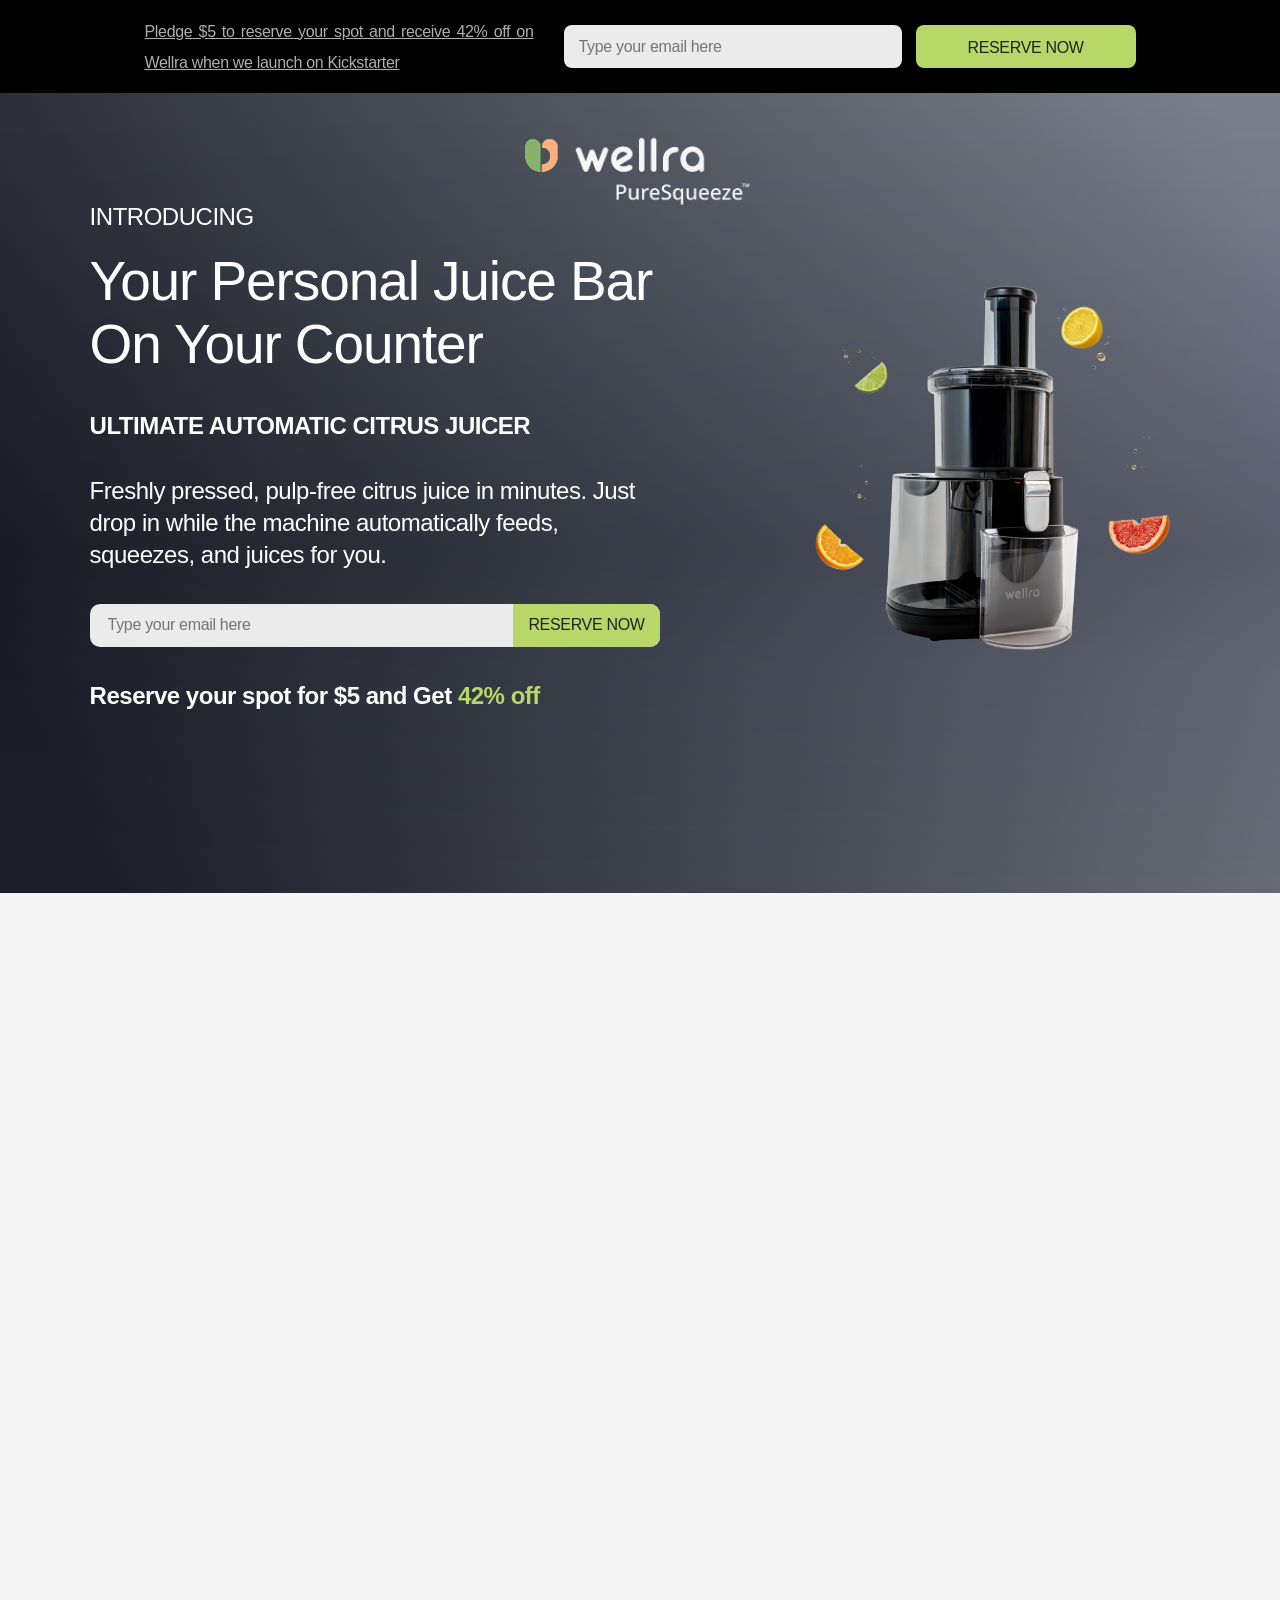
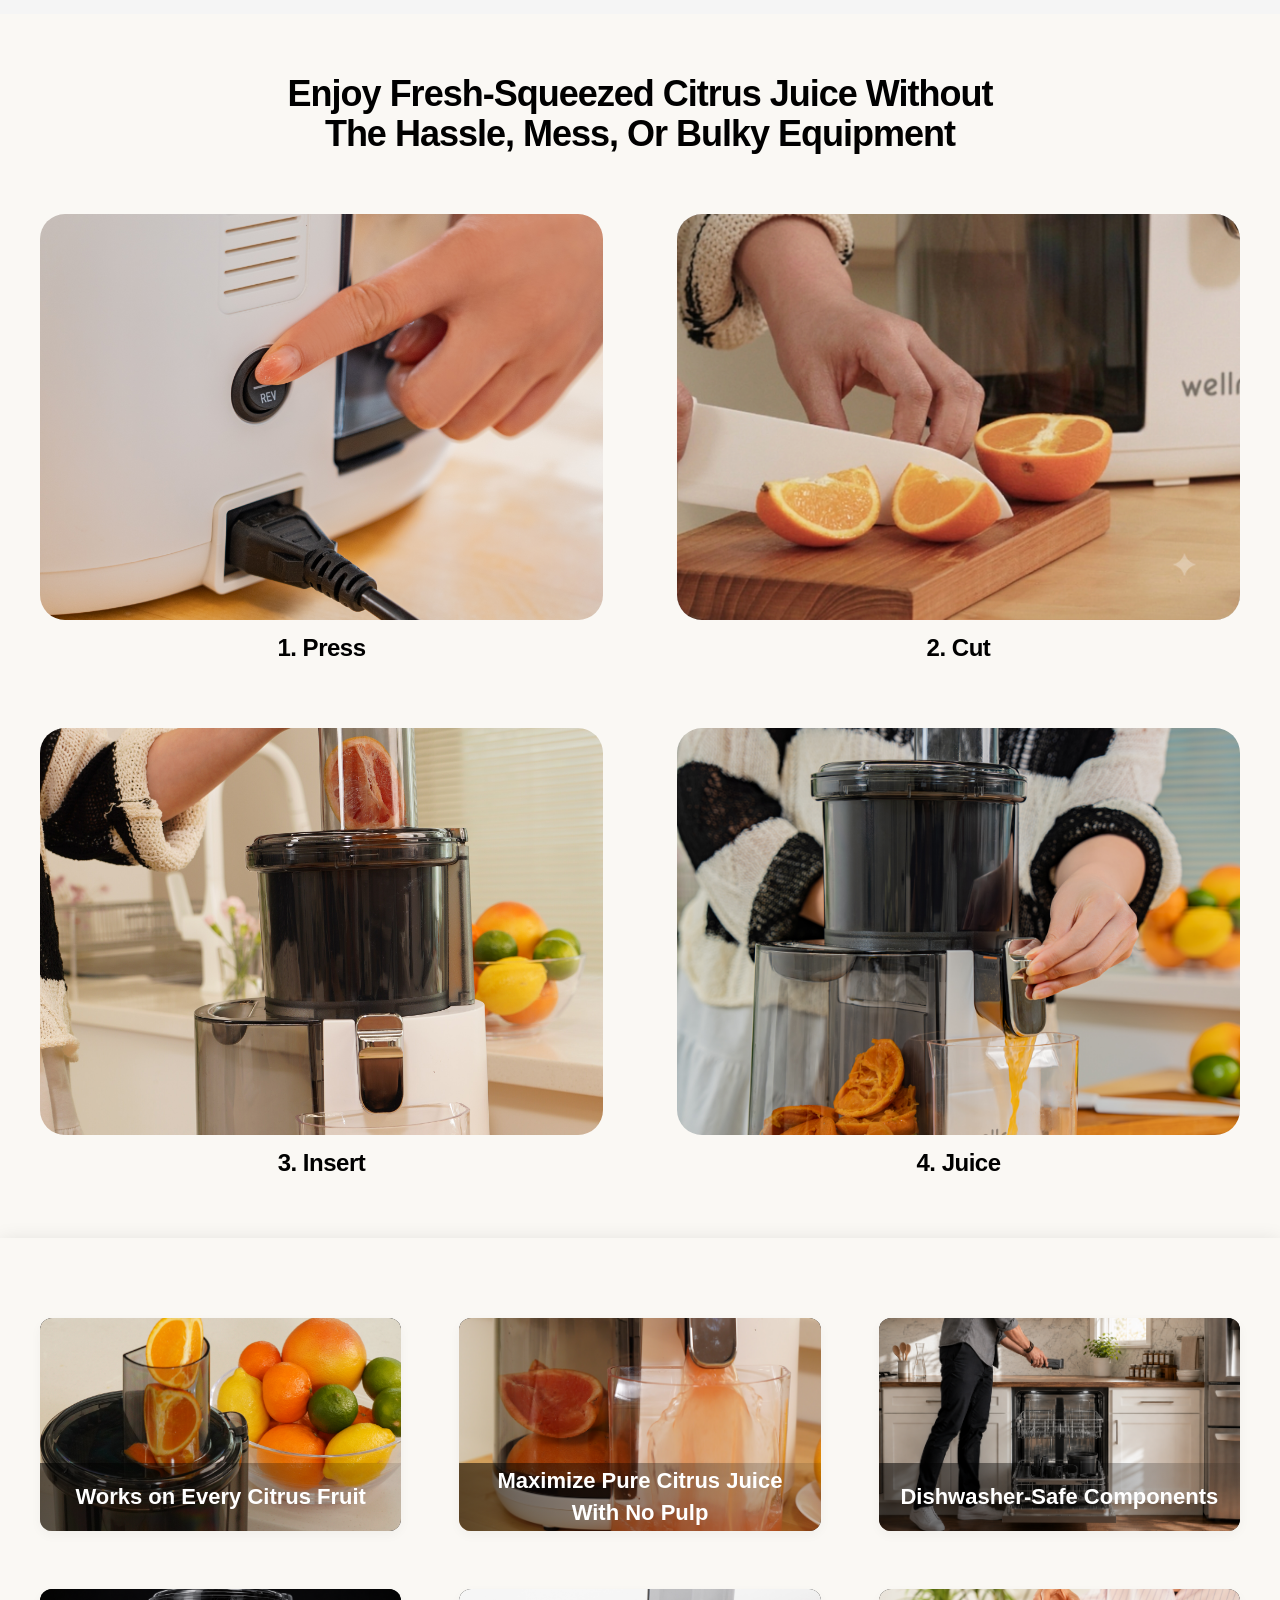
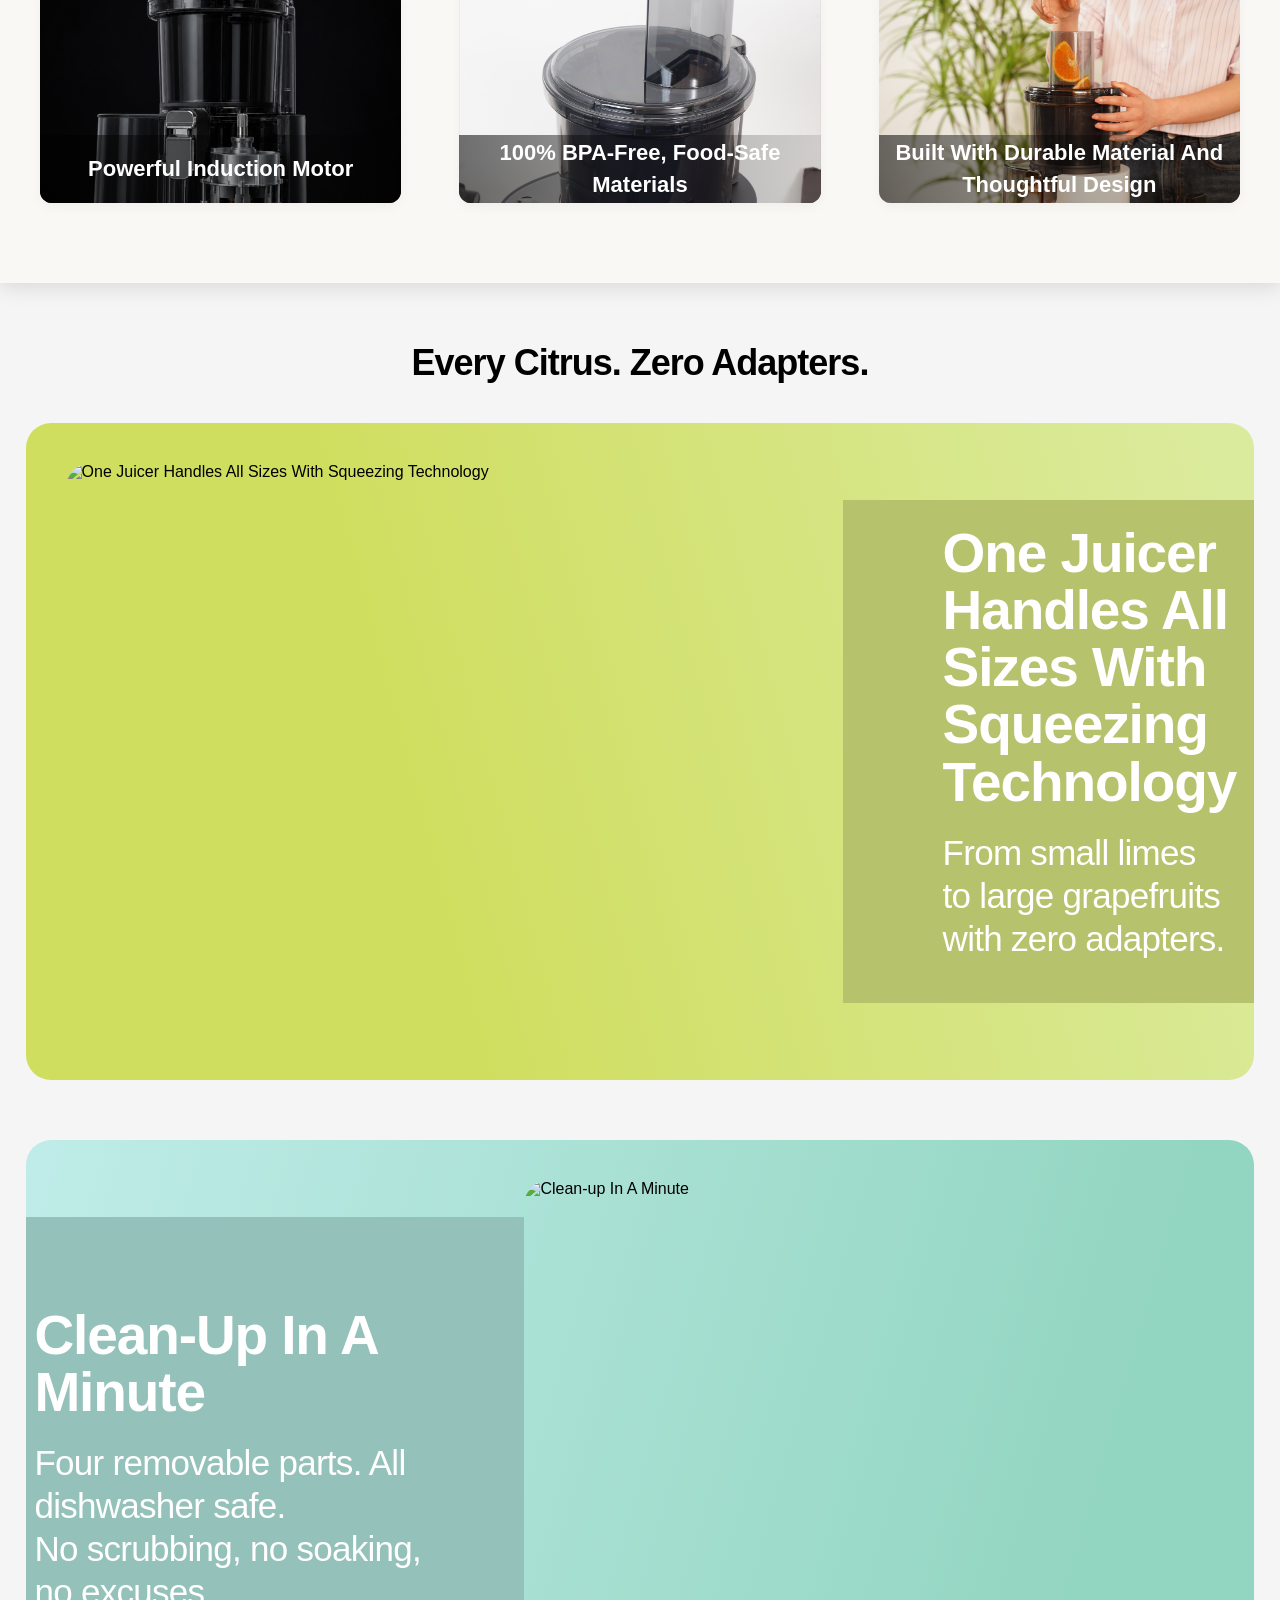
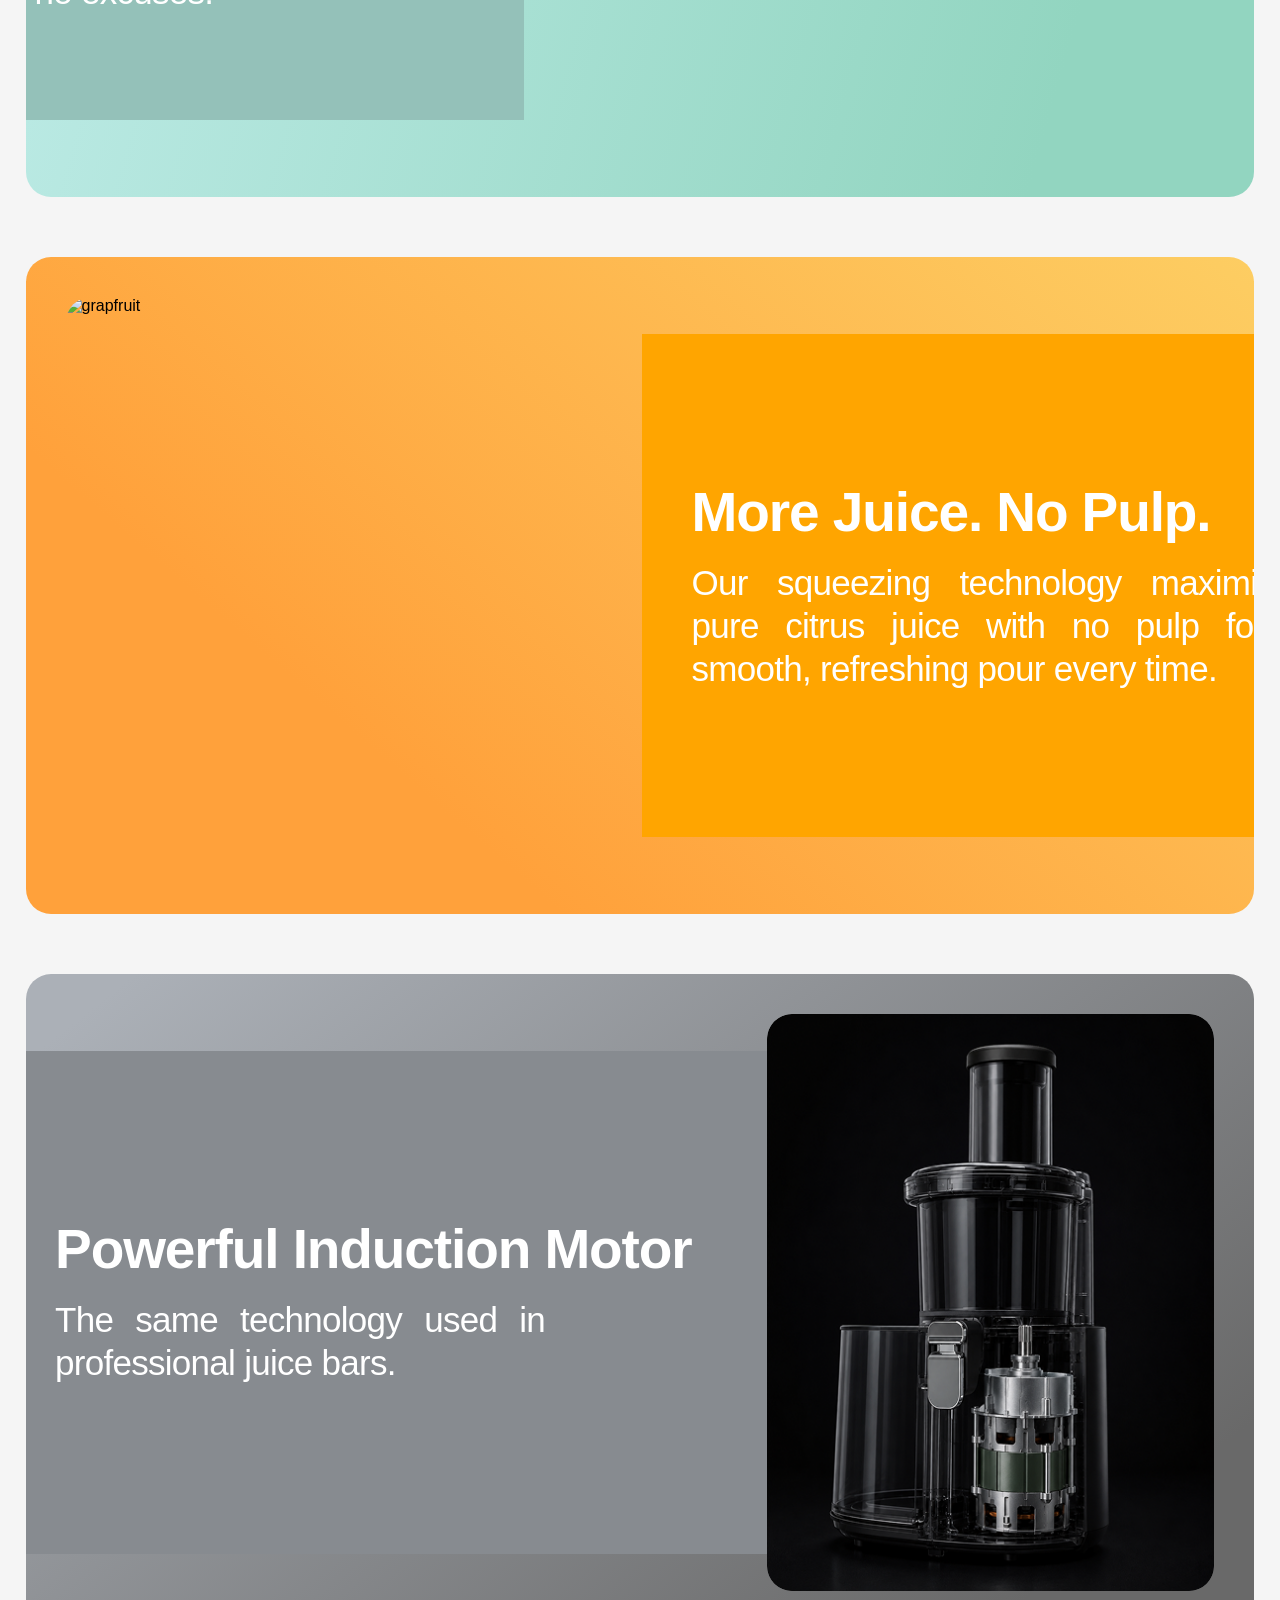
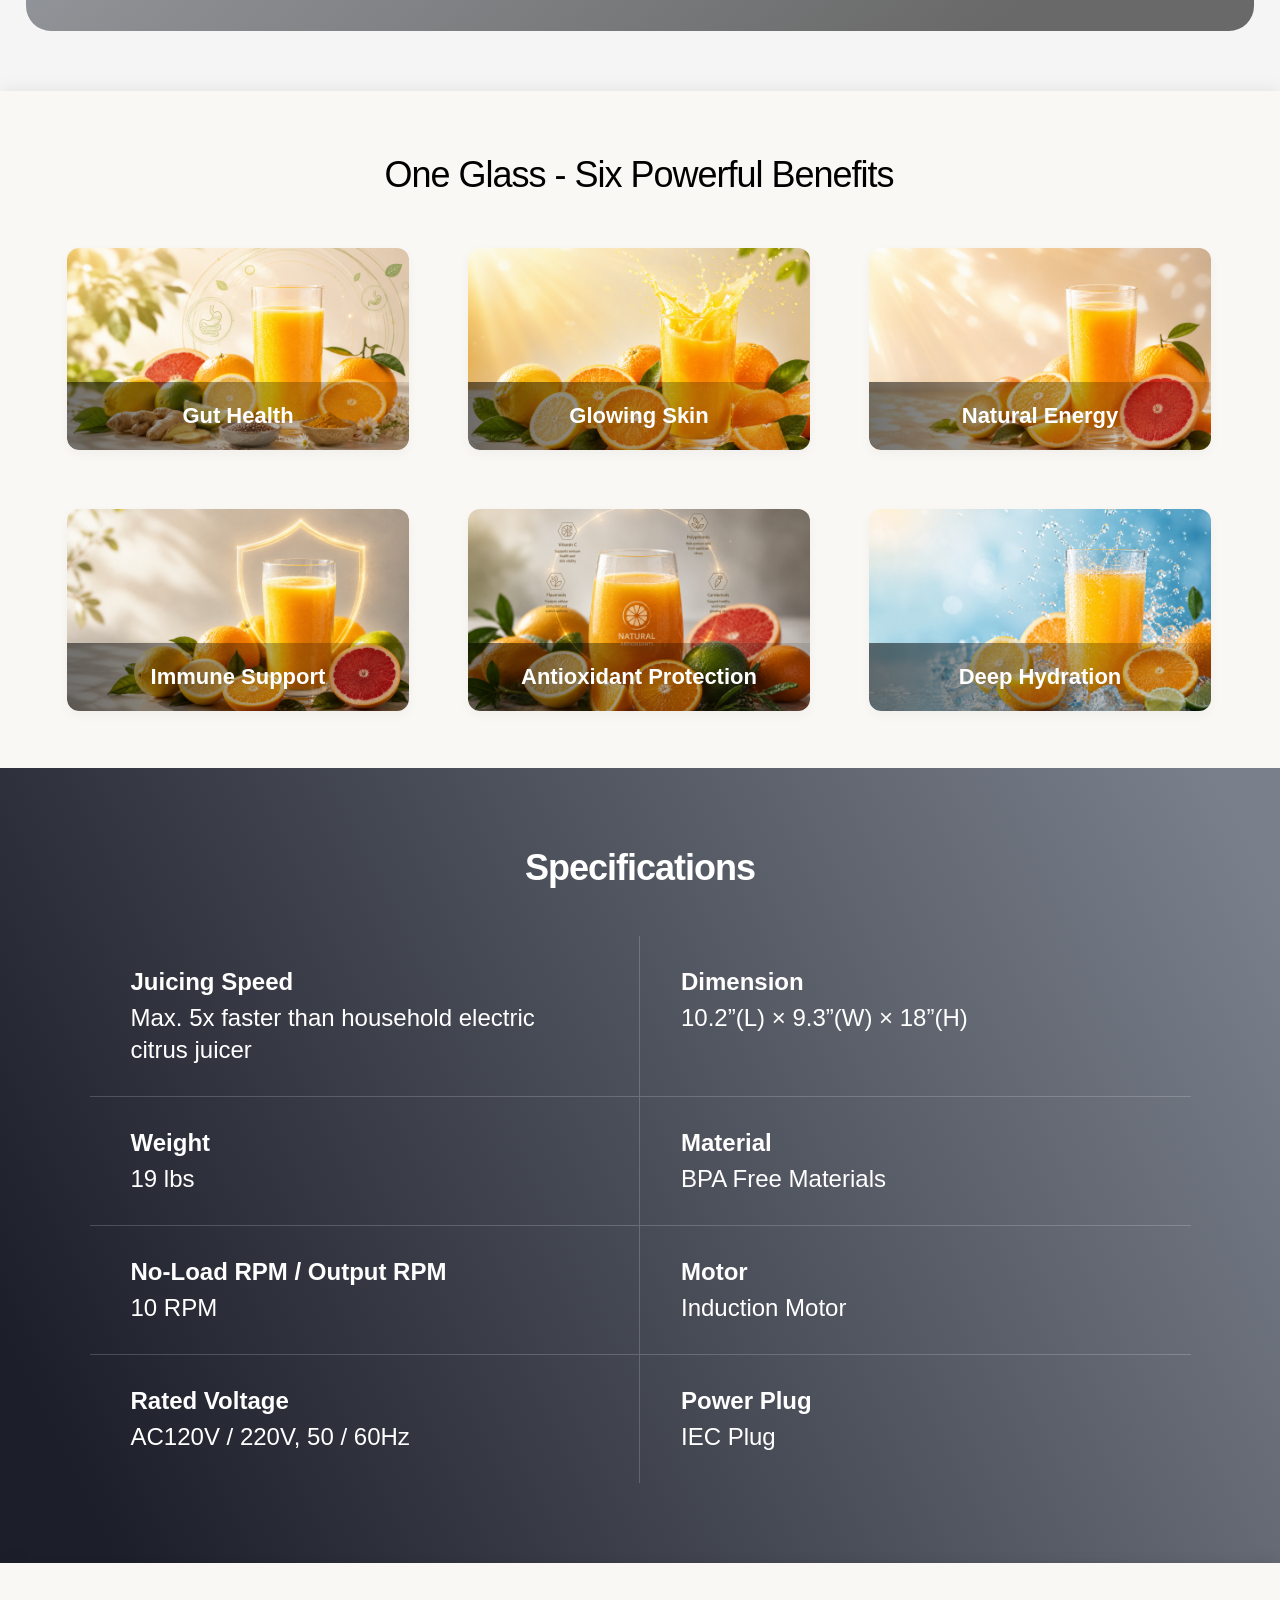
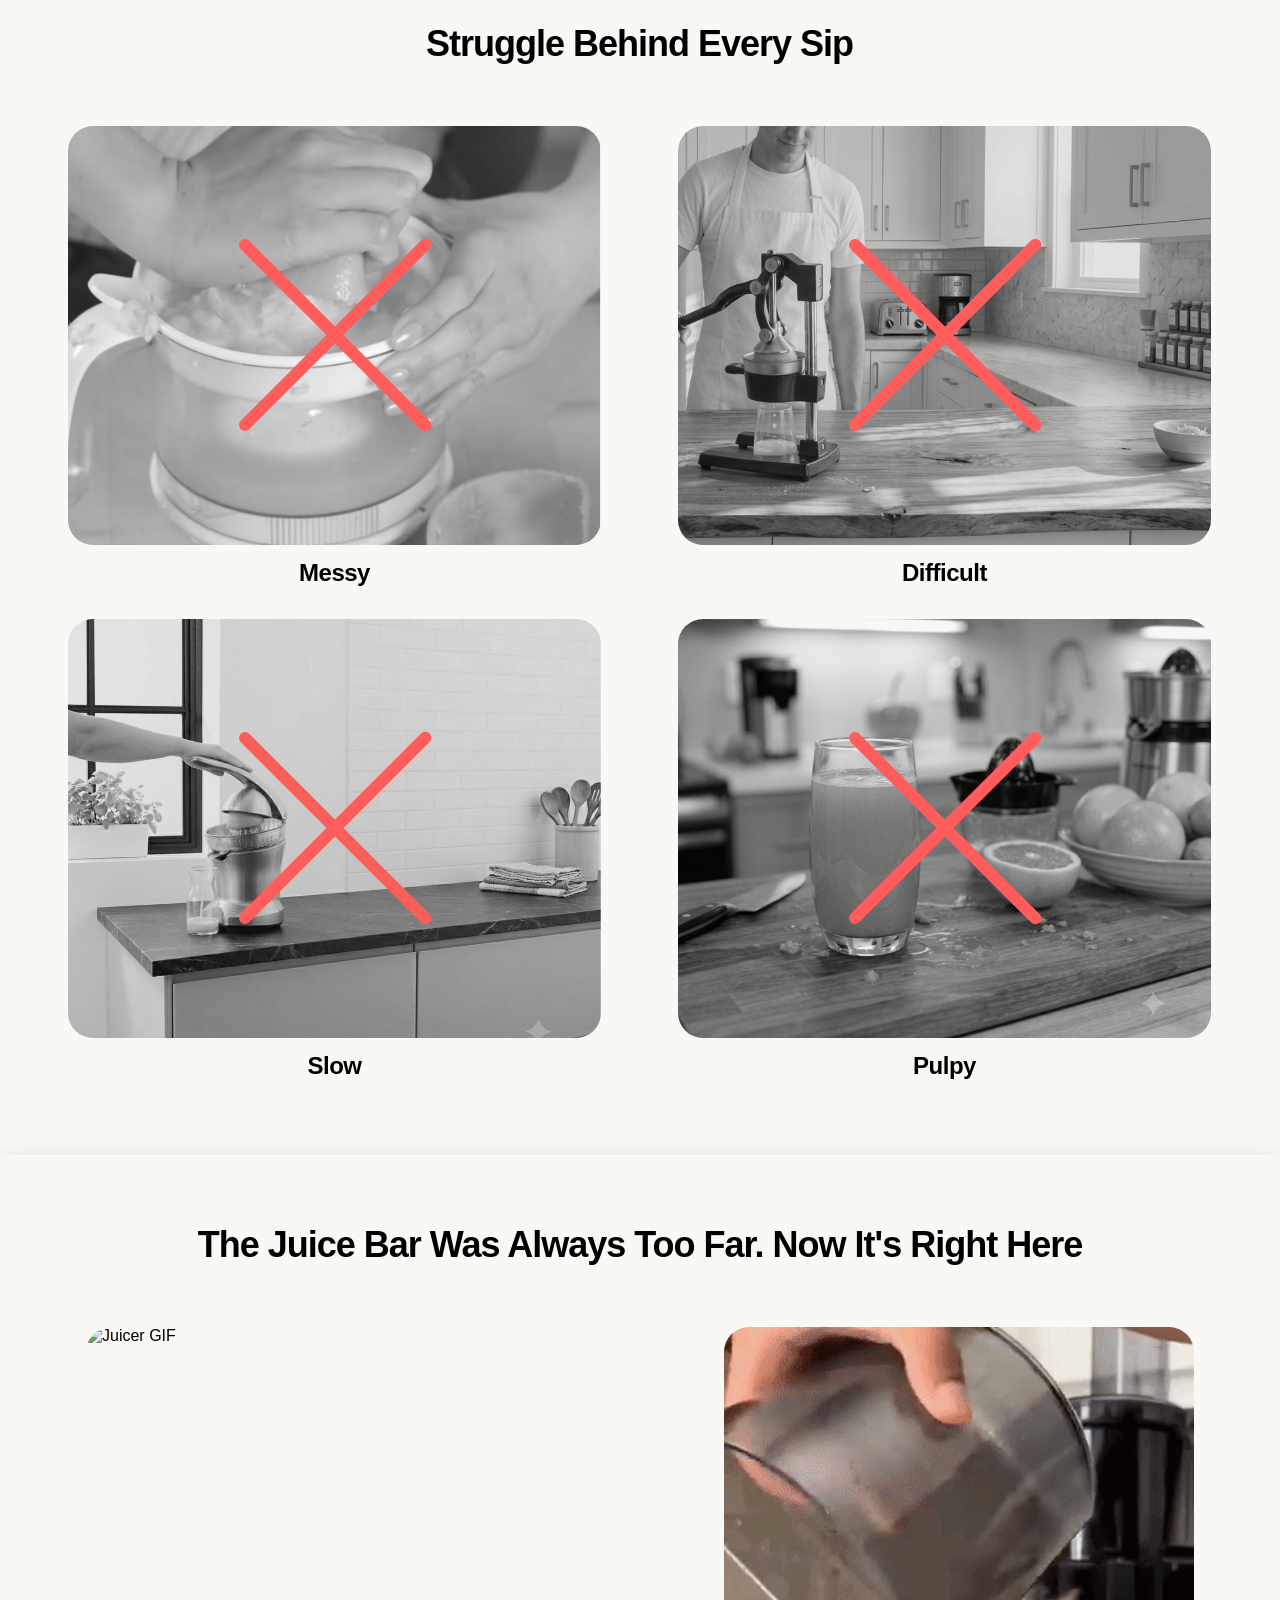
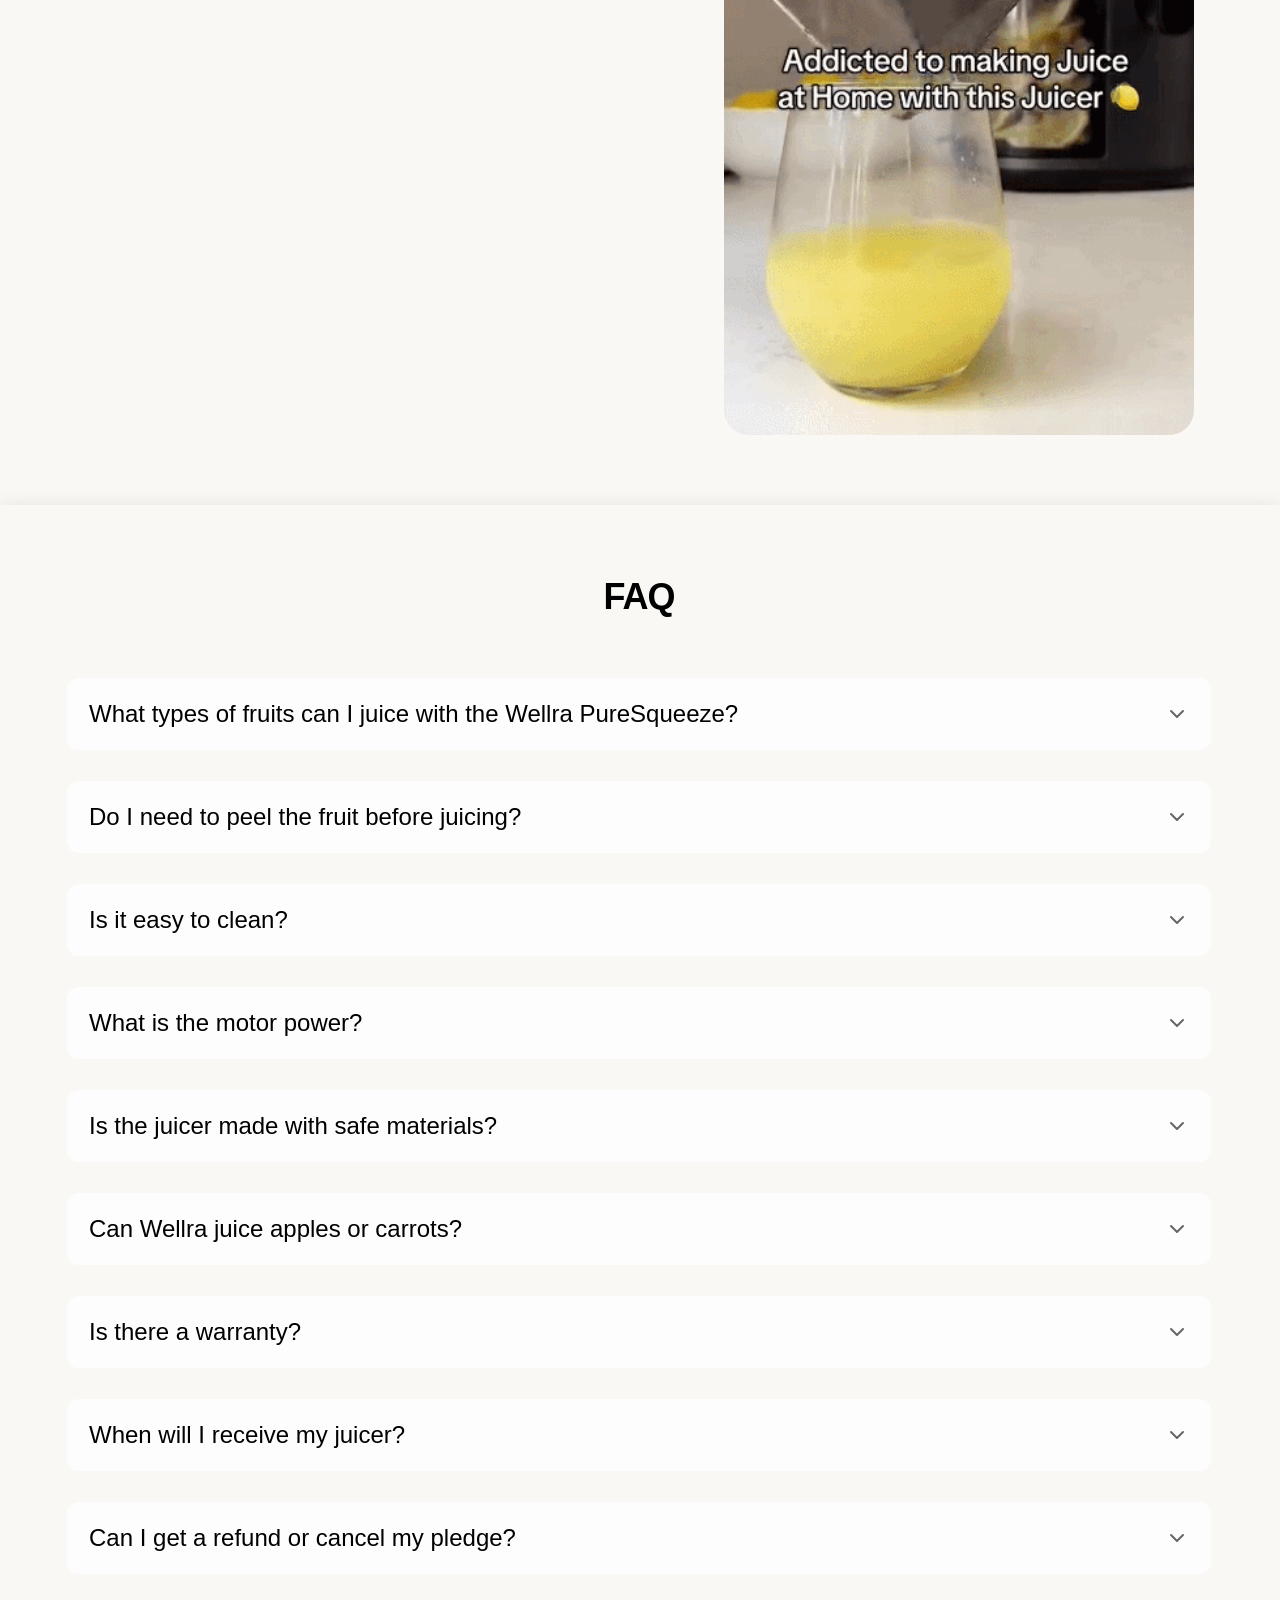
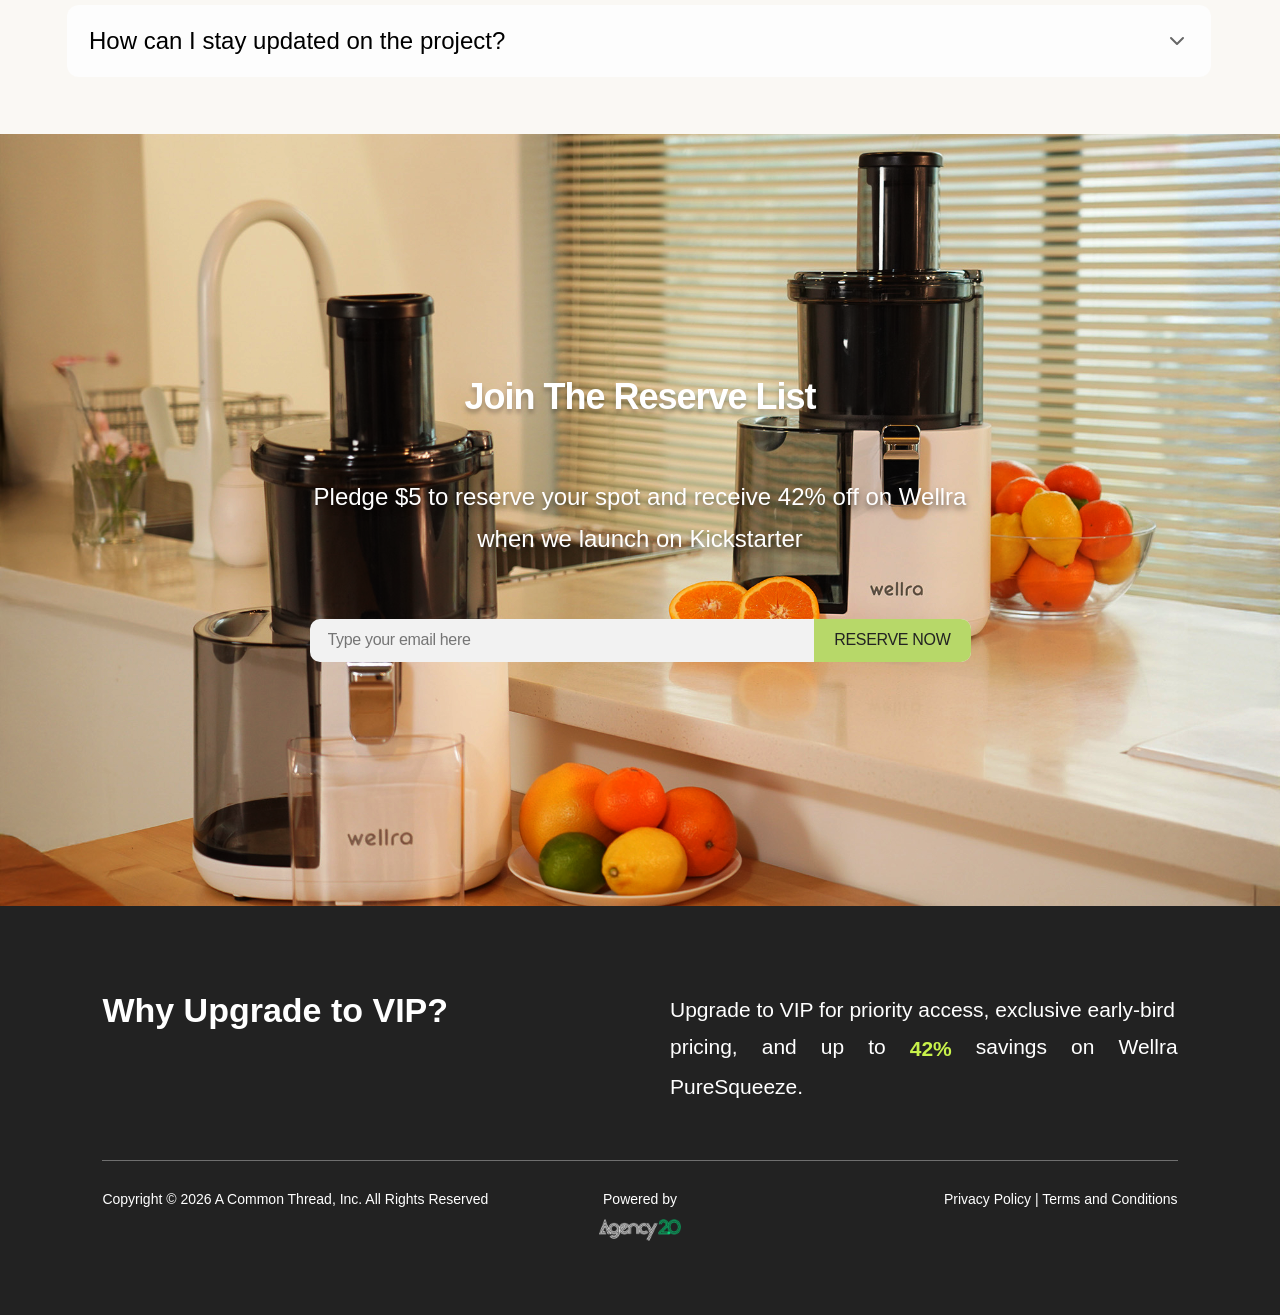
==== ===index.html @ f3aa740e "structure work second time" ====
<!DOCTYPE html>
<html lang="en">

<head>
  <meta charset="UTF-8">
  <meta name="viewport" content="width=device-width, initial-scale=1.0">
  <title>Wellra PureSqueeze</title>
  <link rel="stylesheet" href="style.css">
</head>

<body>

  <header class="top-bar">
    <div class="top-bar-inner">
      <p>
        Pledge $5 to reserve your spot and receive
        42% off on Wellra when we launch on Kickstarter
      </p>

      <div class="top-form">
        <input type="email" placeholder="Type your email here" required>
        <button>RESERVE NOW</button>
      </div>
    </div>
  </header>

  <section class="hero">
    <div class="logo">
      <img src="images/logo-new.png" alt="Wellra Logo">
    </div>

    <div class="hero-content">
      <div class="left">
        <p class="intro">INTRODUCING</p>

        <h1>Your Personal Juice Bar <br> On Your Counter</h1>

        <h4>ULTIMATE AUTOMATIC CITRUS JUICER</h4>

        <p class="desc">
          Freshly pressed, pulp-free citrus juice in minutes.
          Just drop in while the machine automatically feeds,
          squeezes, and juices for you.
        </p>

        <div class="email-box">
          <form action="create-checkout-session.php" method="POST" novalidate>
            <input type="email" name="email" placeholder="Type your email here" required>
            <button type="submit">RESERVE NOW</button>
          </form>
        </div>

        <p class="offer">
          Reserve your spot for $5 and Get <span>42% off</span>
        </p>
      </div>

      <div class="right">
        <img src="images/juicer.png" alt="Juicer" class="juicer">
      </div>
    </div>
  </section>

  <section class="video-section">
    <video class="hero-video" autoplay muted loop playsinline>
      <source src="video/juicer.mp4" type="video/mp4">
      Your browser does not support the video tag.
    </video>
  </section>

  <section class="steps-section">

    <h2>
      Enjoy Fresh-Squeezed Citrus Juice Without
      The Hassle, Mess, Or Bulky Equipment
    </h2>

    <div class="steps-grid">

      <div class="step-card">
        <img src="images/press.jpg" alt="Press">
        <h4>1. Press</h4>
      </div>

      <div class="step-card">
        <img src="images/cut.png" alt="Cut">
        <h4>2. Cut</h4>
      </div>

      <div class="step-card">
        <img src="images/insert.JPG" alt="Insert">
        <h4>3. Insert</h4>
      </div>

      <div class="step-card">
        <img src="images/juice.jpg" alt="Juice">
        <h4>4. Juice</h4>
      </div>

    </div>

  </section>

  <section class="features-section">

    <div class="feature-grid">

      <div class="feature-tile">
        <img src="images/feat_citrus.png" alt="Works on Every Citrus Fruit">
        <div class="tile-label">
          Works on Every Citrus Fruit
        </div>
      </div>

      <div class="feature-tile">
        <img src="images/feat_nopulp.png" alt="Maximize Pure Citrus Juice With No Pulp">
        <div class="tile-label">
          Maximize Pure Citrus Juice With No Pulp
        </div>
      </div>

      <div class="feature-tile">
        <img src="images/feat_dishwasher.png" alt="Dishwasher-Safe Components">
        <div class="tile-label">
          Dishwasher-Safe Components
        </div>
      </div>

      <div class="feature-tile">
        <img src="images/feat_motor.png" alt="Powerful Induction Motor">
        <div class="tile-label">
          Powerful Induction Motor
        </div>
      </div>

      <div class="feature-tile">
        <img src="images/feat_bpa.png" alt="100% BPA-Free, Food-Safe Materials">
        <div class="tile-label">
          100% BPA-Free, Food-Safe Materials
        </div>
      </div>

      <div class="feature-tile">
        <img src="images/feat_durable.png" alt="Built With Durable Material">
        <div class="tile-label">
          Built With Durable Material And Thoughtful Design
        </div>
      </div>

    </div>

  </section>

    <section class="citrus-section">

    <h2>Every Citrus. Zero Adapters.</h2>

    <div class="feature-card green">
      <div class="media">
        <img src="images/orange.gif" alt="One Juicer Handles All Sizes With Squeezing Technology">
      </div>

      <div class="content">
        <div class="img-bg">
          <h3>One Juicer Handles All Sizes With Squeezing Technology</h3>
          <p>From small limes<br> to large grapefruits<br> with zero adapters.</p>
        </div>
      </div>
    </div>

    <div class="feature-card mint reverse">

      <div class="media">
        <div class="media-reverse">          
          <img src="images/cleaning-diss-assem.gif" alt="Clean-up In A Minute">
        </div>
      </div>

      <div class="content">
        <div class="img-mint">
          <h3>Clean-up In A Minute</h3>
          <p>Four removable parts. All <br>dishwasher safe.<br> No scrubbing, no soaking,<br> no excuses.</p>
        </div>
      </div>

    </div>

    <div class="feature-card orange">

      <div class="media">
        <img src="images/grapfruit.gif" alt="grapfruit" class="juicer">        
      </div>

      <div class="content">
        <div class="img-orange">
          <h3>More Juice. No Pulp.</h3>
          <p>Our squeezing technology maximizes pure citrus juice with no pulp for a smooth, refreshing pour every time.
          </p>
        </div>
      </div>

    </div>

      <div class="feature-card gray reverse">

        <div class="media-gray">
          <!-- <img autoplay muted loop playsinline> -->
            <img class="gray-1" src="images/powerful-induction-motor.png">
        </div>

        <div class="content">
          <div class="gray-bg">
          <h3>Powerful Induction Motor</h3>
          <p>The same technology used in professional juice bars.</p>
          </div>
        </div>

      </div>

  </section>

  <section class="benefits-section">
    <h2>One Glass - Six Powerful Benefits</h2>

    <div class="benefits-grid">
      <div class="benefit-card">
        <img src="images/Gut-Health.png" alt="">
        <div class="benefit-label">Gut Health</div>
      </div>

      <div class="benefit-card">
        <img src="images/Glowing.png" alt="">
        <div class="benefit-label">Glowing Skin</div>
      </div>

      <div class="benefit-card">
        <img src="images/Natural.png" alt="">
        <div class="benefit-label">Natural Energy</div>
      </div>

      <div class="benefit-card">
        <img src="images/Immune.png" alt="">
        <div class="benefit-label">Immune Support</div>
      </div>

      <div class="benefit-card">
        <img src="images/Antioxidant.png" alt="">
        <div class="benefit-label">Antioxidant Protection</div>
      </div>

      <div class="benefit-card">
        <img src="images/Deep-Hydration.png" alt="">
        <div class="benefit-label">Deep Hydration</div>
      </div>
    </div>
  </section>

  <section class="specifications">

    <div class="spec-overlay">

      <h2>Specifications</h2>

      <div class="spec-grid">

        <div class="spec-item">
          <h4>Juicing Speed</h4>
          <p>Max. 5x faster than household electric citrus juicer</p>
        </div>

        <div class="spec-item">
          <h4>Dimension</h4>
          <p>10.2”(L) × 9.3”(W) × 18”(H)</p>
        </div>

        <div class="spec-item">
          <h4>Weight</h4>
          <p>19 lbs</p>
        </div>

        <div class="spec-item">
          <h4>Material</h4>
          <p>BPA Free Materials</p>
        </div>

        <div class="spec-item">
          <h4>No-Load RPM / Output RPM</h4>
          <p>10 RPM</p>
        </div>

        <div class="spec-item">
          <h4>Motor</h4>
          <p>Induction Motor</p>
        </div>

        <div class="spec-item">
          <h4>Rated Voltage</h4>
          <p>AC120V / 220V, 50 / 60Hz</p>
        </div>

        <div class="spec-item">
          <h4>Power Plug</h4>
          <p>IEC Plug</p>
        </div>

      </div>

    </div>

  </section>

  <section class="struggle-section">

    <h2 class="struggle-title">
      Struggle Behind Every Sip
    </h2>

    <div class="struggle-grid">

      <div class="struggle-card">
        <div class="struggle-media">
          <img src="images/messy.png" alt="Messy">
          <span class="struggle-x"></span>
        </div>
        <h4>Messy</h4>
      </div>

      <div class="struggle-card">
        <div class="struggle-media">
          <img src="images/difficult.png" alt="Difficult">
          <span class="struggle-x"></span>
        </div>
        <h4>Difficult</h4>
      </div>

      <div class="struggle-card">
        <div class="struggle-media">
          <img src="images/slow.png" alt="Slow">
          <span class="struggle-x"></span>
        </div>
        <h4>Slow</h4>
      </div>

      <div class="struggle-card">
        <div class="struggle-media">
          <img src="images/pulpy.png" alt="Pulpy">
          <span class="struggle-x"></span>
        </div>
        <h4>Pulpy</h4>
      </div>

    </div>

  </section>

  <section class="juice-section">

    <h2>The juice bar was always too far. Now it's right here</h2>

    <div class="juice-grid">

      <div class="juice-card">
        <img src="images/juice1.gif" alt="Juicer GIF">
      </div>

      <div class="juice-card">
        <img src="images/juice2.gif" alt="Juicer GIF">
      </div>

    </div>

  </section>

  <!-- FAQ -->
  <section class="faq-section">
    <h2 class="faq-title">FAQ</h2>
    <div class="faq-list">
      <details class="faq-item">
        <summary>What types of fruits can I juice with the Wellra PureSqueeze?
          <svg class="chev" width="18" height="18" viewBox="0 0 24 24" fill="none">
            <path d="M6 9l6 6 6-6" stroke="currentColor" stroke-width="2" stroke-linecap="round"
              stroke-linejoin="round" />
          </svg>
        </summary>
        <div class="faq-answer">You can juice all types of citrus fruits, from small limes and lemons to large oranges, grapefruits, and even pomelos.</div>
      </details>
      <details class="faq-item">
        <summary>Do I need to peel the fruit before juicing?
          <svg class="chev" width="18" height="18" viewBox="0 0 24 24" fill="none">
            <path d="M6 9l6 6 6-6" stroke="currentColor" stroke-width="2" stroke-linecap="round"
              stroke-linejoin="round" />
          </svg>
        </summary>
        <div class="faq-answer">No peeling required! Simply cut your fruit in half or smaller pieces, if necessary, insert it into the chute, and Wellra does the rest - extracting pure juice while keeping peels separate.</div>
      </details>
      <details class="faq-item">
        <summary>Is it easy to clean?
          <svg class="chev" width="18" height="18" viewBox="0 0 24 24" fill="none">
            <path d="M6 9l6 6 6-6" stroke="currentColor" stroke-width="2" stroke-linecap="round"
              stroke-linejoin="round" />
          </svg>
        </summary>
        <div class="faq-answer">Yes! The Wellra PureSqueeze was designed for convenience. The detachable parts are dishwasher-safe, and the non-slip base ensures easy cleanup without spills.
        </div>
      </details>
      <details class="faq-item">
        <summary>What is the motor power?
          <svg class="chev" width="18" height="18" viewBox="0 0 24 24" fill="none">
            <path d="M6 9l6 6 6-6" stroke="currentColor" stroke-width="2" stroke-linecap="round"
              stroke-linejoin="round" />
          </svg>
        </summary>
        <div class="faq-answer">It's equipped with a 120V, 60Hz Induction motor, delivering commercial-grade power in a compact, household-friendly size.</div>
      </details>
      <details class="faq-item">
        <summary>Is the juicer made with safe materials?
          <svg class="chev" width="18" height="18" viewBox="0 0 24 24" fill="none">
            <path d="M6 9l6 6 6-6" stroke="currentColor" stroke-width="2" stroke-linecap="round"
              stroke-linejoin="round" />
          </svg>
        </summary>
        <div class="faq-answer">Absolutely. Every component that touches your juice is BPA-free, ensuring safe, toxin-free juicing every time.</div>
      </details>
      <details class="faq-item">
        <summary>Can Wellra juice apples or carrots?
          <svg class="chev" width="18" height="18" viewBox="0 0 24 24" fill="none">
            <path d="M6 9l6 6 6-6" stroke="currentColor" stroke-width="2" stroke-linecap="round"
              stroke-linejoin="round" />
          </svg>
        </summary>
        <div class="faq-answer">No. Wellra is specifically designed for citrus fruits and is not intended for hard fruits and produces such as apples, carrots, or other non-citrus fruits and produces.</div>
      </details>
      <details class="faq-item">
        <summary>Is there a warranty?
          <svg class="chev" width="18" height="18" viewBox="0 0 24 24" fill="none">
            <path d="M6 9l6 6 6-6" stroke="currentColor" stroke-width="2" stroke-linecap="round"
              stroke-linejoin="round" />
          </svg>
        </summary>
        <div class="faq-answer">Yes, all Wellra PureSqueeze juicers come with a 1-year limited warranty covering manufacturer defects and motor performance.</div>
      </details>
      <details class="faq-item">
        <summary>When will I receive my juicer?
          <svg class="chev" width="18" height="18" viewBox="0 0 24 24" fill="none">
            <path d="M6 9l6 6 6-6" stroke="currentColor" stroke-width="2" stroke-linecap="round"
              stroke-linejoin="round" />
          </svg>
        </summary>
        <div class="faq-answer">We plan to begin fulfillment shortly after the Kickstarter campaign closes. All backers will receive regular updates with production and shipping timelines.</div>
      </details>
      <details class="faq-item">
        <summary>Can I get a refund or cancel my pledge?
          <svg class="chev" width="18" height="18" viewBox="0 0 24 24" fill="none">
            <path d="M6 9l6 6 6-6" stroke="currentColor" stroke-width="2" stroke-linecap="round"
              stroke-linejoin="round" />
          </svg>
        </summary>
        <div class="faq-answer">You can adjust or cancel your pledge anytime before the campaign ends. Once production begins, we'll no longer be able to offer refunds, but we're committed to transparency throughout the process.</div>
      </details>
      <details class="faq-item">
        <summary>How can I stay updated on the project?
          <svg class="chev" width="18" height="18" viewBox="0 0 24 24" fill="none">
            <path d="M6 9l6 6 6-6" stroke="currentColor" stroke-width="2" stroke-linecap="round"
              stroke-linejoin="round" />
          </svg>
        </summary>
        <div class="faq-answer">Follow our Kickstarter updates and join our VIP Facebook Group for exclusive behind-the-scenes access, product tips, and early discount opportunities.
        </div>
      </details>
    </div>
  </section>

  <section class="reserve-section" id="tmp-verify-anchor">
    <div class="reserve-overlay">
      <div class="reserve-content">
        <h2>Join The Reserve List</h2>
        <p>
          Pledge $5 to reserve your spot and receive 42% off on Wellra
          <br>
          when we launch on Kickstarter
        </p>

        <div class="reserve-form">
          <input type="email" placeholder="Type your email here" required>
          <button type="submit">RESERVE NOW</button>
        </div>
      </div>
    </div>
  </section>
  <footer class="vip-footer">
    <div class="vip-top">
      <h2>Why Upgrade to VIP?</h2>

      <p>
        Upgrade to VIP for priority access, exclusive early-bird<br>
        pricing, and up to <span class="highlight">42%</span> savings on
        Wellra PureSqueeze.
      </p>
    </div>

    <div class="footer-line"></div>

    <div class="vip-bottom">
      <p>Copyright © 2026 A Common Thread, Inc. All Rights Reserved</p>

      <div class="powered">
        <p>Powered by</p>
        <img src="images/agency20.png" alt="Agency 2.0">
      </div>

      <p>Privacy Policy | Terms and Conditions</p>
    </div>
  </footer>
  <script src="script.js"></script>
</body>

</html>
---- style.css ----
html,
body {
  min-height: 100%;
}

body {
  background: #f5f5f5;
}

* {
  margin: 0;
  padding: 0;
  box-sizing: border-box;
  font-family: Helvetica, Arial, sans-serif;
}

/* ========================= TOP BAR ========================= */
.top-bar {
  width: 100%;
  background: #000;
}

.top-bar-inner {
  display: flex;
  justify-content: center;
  align-items: center;
  gap: 30px;
  padding: 15px 40px;
  flex-wrap: wrap;
  width: 100%;
  margin: 0 auto;
  min-height: 93px;
}

.top-bar p {
  margin: 0;
  width: 389px;
  max-width: 100%;
  font-size: 16px;
  line-height: 31px;
  letter-spacing: -0.32px;
  text-align: justify;
  text-decoration: underline;
  color: #AFAFAF;
}

.top-bar span {
  font-weight: 800;
}

.top-form {
  display: flex;
  align-items: center;
  gap: 14px;
  flex-wrap: wrap;
  width: 572px;
  max-width: 100%;
  height: 43px;
}

.top-form input {
  flex: 1;
  min-width: 220px;
  height: 100%;
  padding: 0 15px;
  border: none;
  border-radius: 8px;
  background: #ebebeb;
  font-size: 16px;
  letter-spacing: -0.32px;
  color: #76767a;
}

.top-form input::placeholder {
  color: #76767a;
}

.top-form button {
  min-width: 220px;
  height: 100%;
  border: none;
  border-radius: 8px;
  background: #b7d869;
  color: #222;
  font-size: 16px;
  letter-spacing: -0.32px;
  text-transform: uppercase;
  font-weight: normal;
  cursor: pointer;
}

/* --- responsive (from CSS 1) --- */
@media (max-width: 768px) {
  .top-bar-inner {
    flex-direction: column;
    gap: 15px;
    padding: 18px 20px;
  }

  .top-form {
    width: 100%;
    max-width: 420px;
    flex-direction: column;
  }

  .top-form input {
    flex: 1;
    width: 100%;
  }
}

@media (max-width: 480px) {
  .top-form {
    flex-direction: row;
  }

  .top-form input,
  .top-form button {
    width: 400px;
  }
  .email-error {
    right: 0;
    justify-content: center;
    text-align: center;
    white-space: normal;
  }
}

/* generic input/button */
input {
  width: 280px;
  padding: 14px 16px;
  border: none;
  outline: none;
  border-radius: 6px;
}

button {
  background: #c8f36a;
  color: #000;
  border: none;
  padding: 14px 20px;
  border-radius: 6px;
  font-size: 13px;
  font-weight: 800;
  cursor: pointer;
}

/* ========================= HERO ========================= */
.hero {
  position: relative;
  min-height: calc(100vh - 100px);
  background: linear-gradient(244.41deg, rgb(122, 128, 139) 3.9%, rgb(28, 30, 41) 93.08%);
  color: #fff;
  padding: 30px 7% 60px;
  overflow: hidden;
}

.hero::before {
  content: "";
  position: absolute;
  inset: 0;
  background: linear-gradient(180deg, rgba(70, 74, 85, 0) 0%, rgb(50, 53, 64) 57.2%, rgba(69, 73, 84, 0.65) 72.6%, rgba(104, 109, 120, 0) 100%);
  mix-blend-mode: overlay;
  opacity: 0.36;
  pointer-events: none;
}

.logo {
  position: relative;
  z-index: 1;
  text-align: center;
}

.logo img {
  width: 230px;
  height: auto;
  max-width: 100%;
}

.hero-content {
  position: relative;
  z-index: 1;
  display: flex;
  align-items: center;
  justify-content: space-between;
  gap: 60px;
  max-width: 1300px;
  margin: 0 auto;
}

.left {
  display: flex;
  flex-direction: column;
  align-items: flex-start;
  gap: 33px;
  max-width: 621px;
}

.intro {
  font-size: 24px;
  font-weight: 400;
  line-height: 0px;
  letter-spacing: -0.48px;
  text-transform: uppercase;
  margin: 0;
}

.left h1 {
  font-size: clamp(32px, 5vw, 55px);
  font-weight: 400;
  line-height: 1.15;
  letter-spacing: -1.1px;
  margin: 0;
}

.left h4 {
  font-size: 24px;
  font-weight: 700;
  line-height: 32px;
  letter-spacing: -0.48px;
  text-transform: uppercase;
  color: #fff;
  margin: 0;
}

.desc {
  font-size: 24px;
  line-height: 32px;
  letter-spacing: -0.48px;
  max-width: 570px;
  margin: 0;
  color: #fff;
}

/* ---- email box + interactive states (from CSS 2) ---- */
.email-box form {
  display: contents;
}

.top-form,
.email-box,
.reserve-form {
  position: relative;
}

.top-form input,
.email-box input,
.reserve-form input {
  transition: border-color 0.18s ease, box-shadow 0.18s ease, background-color 0.18s ease;
}

.top-form button,
.email-box button,
.reserve-form button {
  transition: background-color 0.2s ease, transform 0.15s ease, opacity 0.2s ease;
}

.top-form button:hover:not(:disabled),
.email-box button:hover:not(:disabled),
.reserve-form button:hover:not(:disabled) {
  background: #c2e777;
  transform: translateY(-1px);
}

.top-form button:disabled,
.email-box button:disabled,
.reserve-form button:disabled {
  cursor: wait;
  opacity: 0.72;
  transform: none;
}

.top-form.has-error input,
.email-box.has-error input,
.reserve-form.has-error input {
  background-color: #fff;
  box-shadow: 0 0 0 2px rgba(0, 0, 0, 0.12);
}

.top-form.has-error input::placeholder,
.email-box.has-error input::placeholder,
.reserve-form.has-error input::placeholder {
  color: #c0392b;
  opacity: 0.7;
}

.email-error,
.email-error * {
  color: #fff !important;
  text-decoration: none !important;
}

.email-error {
  position: absolute;
  left: 0;
  top: calc(100% + 8px);
  z-index: 5;
  display: inline-flex;
  align-items: center;
  gap: 7px;
  margin: 0;
  padding: 6px 12px;
  border-radius: 8px;
  background: #2d2d2d;
  font-size: 13px;
  font-weight: 500;
  line-height: 1.2;
  text-transform: none;
  box-shadow: 0 6px 16px rgba(0, 0, 0, 0.18);
  opacity: 0;
  transform: translateY(-4px);
  transition: opacity 0.18s ease, transform 0.18s ease;
  pointer-events: none;
  white-space: nowrap;
}

.email-error::after {
  content: "";
  position: absolute;
  left: 16px;
  top: -4px;
  width: 9px;
  height: 9px;
  background: #2d2d2d;
  transform: rotate(45deg);
  border-radius: 2px;
}

.email-error::before {
  content: "";
  flex: 0 0 auto;
  width: 7px;
  height: 7px;
  border-radius: 50%;
  background: #c2e777;
}

.email-error.show {
  opacity: 1;
  transform: translateY(0);
}

@keyframes invite-shake {
  0%, 100% { transform: translateX(0); }
  20%, 60% { transform: translateX(-4px); }
  40%, 80% { transform: translateX(4px); }
}

@media (max-width: 480px) {
  .email-error {
    white-space: normal;
    max-width: 92vw;
  }
}

.email-box {
  display: flex;
  align-items: center;
  width: 100%;
  max-width: 570px;
  height: 43px;
  background: #ebebeb;
  border-radius: 10px;
  padding-left: 18px;
  overflow: visible;
}

.email-box input {
  flex: 1;
  height: 100%;
  padding: 0;
  border: none;
  outline: none;
  background: transparent;
  font-size: 16px;
  letter-spacing: -0.32px;
  color: #76767a;
}

.email-box button {
  height: 100%;
  padding: 0 15px;
  border: none;
  border-radius: 0 10px 10px 0;
  background: #b7d869;
  color: #222;
  font-size: 16px;
  letter-spacing: -0.32px;
  text-transform: uppercase;
  font-weight: normal;
  cursor: pointer;
}

.offer {
  font-size: 24px;
  font-weight: 700;
  line-height: 31px;
  letter-spacing: -0.48px;
  margin-top: 0;
  color: #fff;
}

.offer span {
  color: #b7d869;
}

.right {
  flex: 1;
  display: flex;
  justify-content: flex-end;
  margin: 30px 0px 20px 90px;
}

.juicer {
  width: 100%;
  max-width: 680px;
  height: auto;
}

/* ---- TABLET (from CSS 1) ---- */
@media (max-width: 991px) {
  .top-bar {
    flex-direction: column;
    padding: 1px 20px 59px 30px;
  }

  .hero {
    padding: 32px 25px;
  }

  .hero-content {
    flex-direction: column;
    text-align: center;
  }

  .left {
    align-items: center;
    text-align: center;
    max-width: 100%;
    gap: 22px;
  }

  .desc {
    margin-left: auto;
    margin-right: auto;
  }

  .email-box {
    justify-content: center;
  }

  .right {
    justify-content: center;
  }

  .juicer {
    width: 420px;
  }
}

/* ---- MOBILE (from CSS 1) ---- */
@media (max-width: 576px) {

  .top-form,
  .email-box {
    flex-direction: row;
    width: 100%;
    gap: 10px;
  }

  input,
  .email-box input,
  button {
    width: 100px;
    border-radius: 6px;
    flex-direction: column;
  }

  .logo {
    margin-bottom: 30px;
  }

  .logo img {
    width: 145px;
  }

  .left h1 {
    font-size: 36px;
    line-height: 1.12;
  }

  .left h4 {
    font-size: 18px;
    line-height: 24px;
  }

  .desc {
    font-size: 17px;
    line-height: 26px;
  }

  .juicer {
    width: 100%;
    max-width: 360px;
  }
}

/* Clean stacking for the hero email box on very small screens
   (kept from CSS 2 so the field doesn't collapse to 100px) */
@media (max-width: 480px) {
  .email-box {
    flex-direction: column;
    height: auto;
    padding-left: 0;
    background: transparent;
    gap: 8px;
  }

  .email-box input {
    width: 100%;
    height: 48px;
    min-height: 48px;
    padding: 0 16px;
    box-sizing: border-box;
    border-radius: 10px;
    background: #ebebeb;
    padding: 20px 20px 30px 20px;
  }

  .email-box button {
    width: 100%;
    height: 48px;
    min-height: 48px;
    border-radius: 10px;
  }
}

/* ========================= HOW IT WORKS ========================= */
.how-it-works {
  background: #f6f3ef;
  padding-bottom: 60px;
}

.top-image img {
  width: 100%;
  height: 360px;
  object-fit: cover;
  display: block;
}

.container {
  width: 90%;
  max-width: 1120px;
  margin: 0 auto;
}

.how-it-works h2 {
  text-align: center;
  color: #000;
  font-size: 28px;
  line-height: 1.25;
  font-weight: 800;
  margin: 55px 0 45px;
}

/* ========================= STEPS ========================= */
.steps-section {
  width: 100%;
  padding: 60px 40px;
  background: #faf8f4;
}

.steps-section h2 {
  text-align: center;
  max-width: 714px;
  margin: 0 auto 60px;
  font-size: 36px;
  font-weight: 700;
  line-height: 40px;
  letter-spacing: -1px;
  color: #000;
}

.steps-grid {
  max-width: 1304px;
  margin: 0 auto;
  display: grid;
  grid-template-columns: repeat(2, minmax(260px, 1fr));
  column-gap: 74px;
  row-gap: 65px;
}

.step-card {
  display: flex;
  flex-direction: column;
  align-items: center;
  gap: 13px;
  text-align: center;
}

.step-card img {
  width: 100%;
  aspect-ratio: 615 / 444;
  object-fit: cover;
  border-radius: 25px;
  display: block;
}

.step-card h4 {
  margin: 0;
  font-size: 24px;
  font-weight: 700;
  line-height: 30px;
  letter-spacing: -0.48px;
  color: #000;
}

.step-section h2 {
  font-size: 22px;
  font-weight: 700;
  color: #111;
}

@media (max-width: 992px) {
  .steps-section {
    padding: 50px 25px;
  }

  .steps-section h2 {
    font-size: 32px;
  }

  .step-card img {
    width: 100%;
    height: 290px;
    object-fit: cover;
    border-radius: 16px;
    display: block;
  }
}

@media (max-width: 768px) {
  .steps-grid {
    grid-template-columns: 1fr;
    gap: 30px;
  }

  .steps-section h2 {
    font-size: 26px;
  }

  .step-card img {
    width: 100%;
    height: 290px;
    object-fit: cover;
    border-radius: 16px;
    display: block;
  }

  .step-card h4 {
    font-size: 18px;
  }
}

/* ========================= VIDEO ========================= */
.video-section {
  width: 100%;
  overflow: hidden;
  padding: 0;
  box-shadow: 0px 4px 23.1px 0px rgba(0, 0, 0, 0.25);
}

.hero-video {
  width: 100%;
  height: clamp(400px, 56.32vw, 811px);
  object-fit: cover;
  display: block;
}

/* ========================= FEATURES ========================= */
.features-section {
  width: 100%;
  padding: 80px 40px;
  background: #faf8f4;
  box-shadow: 0px 4px 20.3px rgba(0, 0, 0, 0.12);
}

.feature-grid {
  max-width: 1305px;
  margin: 0 auto;
  display: grid;
  grid-template-columns: repeat(3, minmax(240px, 1fr));
  gap: 58px;
}

.feature-tile {
  position: relative;
  overflow: hidden;
  border-radius: 12px;
  aspect-ratio: 396 / 234;
  background: #111;
  box-shadow: 0 4px 12px rgba(0, 0, 0, 0.04);
  transition: transform 0.35s ease, box-shadow 0.35s ease;
}

.feature-tile:hover {
  transform: translateY(-4px);
  box-shadow: 0 8px 20px rgba(0, 0, 0, 0.08);
}

.feature-tile img {
  width: 100%;
  height: 100%;
  object-fit: cover;
  display: block;
}

.tile-label {
  position: absolute;
  left: 0;
  right: 0;
  bottom: 0;
  height: 68px;
  background: linear-gradient(269deg, rgba(0, 0, 0, 0.1), rgba(0, 0, 0, 0.55));
  border-radius: 0 0 12px 12px;
  display: flex;
  align-items: center;
  justify-content: center;
  padding: 0 16px;
  color: #fff;
  font-size: 22px;
  font-weight: 700;
  line-height: 32px;
  text-align: center;
}

@media (max-width: 992px) {
  .features-section {
    padding: 60px 24px;
  }

  .feature-grid {
    grid-template-columns: repeat(2, minmax(240px, 1fr));
    gap: 24px;
  }

  .feature-tile {
    min-height: 320px;
  }

  .tile-label {
    font-size: 18px;
  }
}

@media (max-width: 768px) {
  .features-section {
    padding: 50px 18px;
  }

  .feature-grid {
    grid-template-columns: repeat(2, 1fr);
    gap: 14px;
  }

  .feature-tile {
    min-height: 0;
    aspect-ratio: 4 / 3;
  }

  .tile-label {
    height: auto;
    min-height: 44px;
    font-size: 13px;
    line-height: 1.25;
    padding: 8px 8px;
  }
}

/* ========================= CITRUS / FEATURE CARDS ========================= */
.citrus-section {
  width: min(1304px, 96%);
  margin: 0 auto;
  padding: 60px 0 0px;
}

.citrus-section h2 {
  text-align: center;
  max-width: 714px;
  margin: 0 auto 40px;
  font-size: 36px;
  font-weight: 700;
  line-height: 40px;
  letter-spacing: -1px;
  color: #000;
}

.feature-card {
  display: flex;
  align-items: stretch;
  max-width: 1304px;
  height: 657px;
  margin: 0 auto 60px;
  border-radius: 25px;
  overflow: hidden;
}

.feature-card.reverse {
  flex-direction: row-reverse;
}

.media-reverse {
  width: 690px;
  height: 583px;
  min-height: 330px;
  display: block;
  object-fit: cover;
  border-radius: 3;
  margin: 40px 80px 40px -40px !important;
}

.img-mint{
  background-color: #94C1B9;
  padding: 20px 100px 0px 200px;
  width: 690px;
  height: 503px;
  padding-top: 90px;
}

.img-orange {
  background-color: #FFA500;
  padding: 150px 20px 0px 50px;
  width: 688px;
  height: 503px;
}

.green .img-bg {
  background-color: #B6C26C;
  padding: 25px 20px 0px 100px;
  width: 554px;
  height: 503px;
}

.feature-card .content {
  flex: 0 0 42%;
  display: flex;
  flex-direction: column;
  justify-content: center;
  gap: 17px;
}

.feature-card .media {
  position: relative;
  flex: 1;
}

.feature-card  .media img
{
  width: 777px;
  height: 576px;
  min-height: 330px;
  display: block;
  object-fit: cover;
  border-radius: 25px;
  margin: 40px 0px 40px 40px;
}

.feature-card.reverse .media img
{
  width: 690px;
}

.feature-card.orange .media img
{
  width: 576px;
}

.media-gray {
  display: flex;
  justify-content: flex-end;
  margin: 40px 40px 40px 0px;
}

.gray-1 {
  border-radius: 25px;
}

.gray-bg {
  background-color: #878B90;
  padding: 170px 20px 0px 100px;
  width: 812px;
  height: 503px;
}

.fruit-badge {
  position: absolute;
  left: 16px;
  bottom: 16px;
  background: #5c8a3a;
  color: #fff;
  font-size: 20px;
  font-weight: 800;
  padding: 6px 14px;
  border-radius: 6px;
  letter-spacing: 0.5px;
}

.feature-card h3 {
  font-size: 55px;
  font-weight: 700;
  line-height: 1.04;
  letter-spacing: -1.1px;
  text-transform: capitalize;
  color: #fff;
  margin: 0;
}

.feature-card p {
  font-size: 35px;
  font-weight: 400;
  line-height: 43px;
  letter-spacing: -0.72px;
  text-align: justify;
  color: #fff;
  max-width: 490px;
  margin-top: 20px;
}

.feature-card.orange p {
  max-width: 688px;
}

.green {
  background: linear-gradient(255deg, rgb(219, 235, 158) 2%, rgb(208, 222, 96) 67%);
}

.mint {
  background: linear-gradient(106deg, rgb(191, 236, 232) 0.6%, rgb(146, 213, 192) 84%);
}

.orange {
  background: linear-gradient(221deg, rgb(253, 205, 98) 0.5%, rgb(255, 161, 59) 73%);
}

.gray {
  background: linear-gradient(142deg, rgb(171, 176, 183) 5.3%, rgb(105, 105, 105) 87%);
}

/* ---- responsive (from CSS 1, with specificity patches) ---- */
@media (max-width: 992px) {
  .feature-card {
    flex-direction: column-reverse;
    gap: 0;
    height: auto;
  }

  .feature-card.reverse {
    flex-direction: column-reverse;
  }

  .feature-card .content {
    flex: none;
    padding: 32px;
  }

  /* stop fixed-width media boxes from overflowing the screen */
  .feature-card .media,
  .media-gray {
    width: 100%;
    margin: 0;
    display: block;
    justify-content: center;
  }

  .img-mint,
  .img-orange,
  .img-bg,
  .green .img-bg,            /* patch: beat CSS 2's higher-specificity rule */
  .gray-bg {
    width: 100%;
    height: auto;
    padding: 24px;
  }

  .media-reverse {
    width: 100%;
    height: auto;
    margin: 0 0 24px 0 !important;
  }

  .feature-card .media video,
  .feature-card.reverse .media video,   /* patch */
  .feature-card.orange .media video {   /* patch */
    width: 100%;
    height: auto;
    margin: 24px 0;
  }

  .img-mint img,
  .img-orange img,
  .img-bg img,
  .gray-bg img,
  .gray-1 {
    width: 100%;
    height: auto;
    max-width: 100%;
  }

  .feature-card .media video,
  .feature-card .media img {
    min-height: 260px;
  }

  .feature-card h3 {
    font-size: 32px;
  }

  .feature-card p {
    font-size: 17px;
    max-width: none;
  }
}

@media (max-width: 768px) {
  .citrus-section {
    padding: 40px 0;
  }

  .feature-card {
    border-radius: 20px;
  }

  .feature-card .content {
    padding: 6px 24px 28px;
    text-align: center;
    align-items: center;
  }

  .feature-card h3 {
    font-size: 22px;
  }

  .feature-card p {
    font-size: 16px;
    text-align: center;
  }
}

/* ========================= BENEFITS ========================= */
.benefits-section {
  width: 100%;
  background: #faf8f4;
  padding: 64px 69px 57px 67px;
  box-shadow: 0px 4px 20.3px rgba(0, 0, 0, 0.12);
}

.benefits-section h2 {
  text-align: center;
  font-size: 36px;
  line-height: 40px;
  font-weight: normal;
  letter-spacing: -1px;
  color: #000;
  margin-bottom: 53px;
}

.benefits-grid {
  max-width: 1304px;
  margin: 0 auto;
  display: grid;
  grid-template-columns: repeat(3, minmax(240px, 1fr));
  gap: 59px;
}

.benefit-card {
  position: relative;
  aspect-ratio: 396 / 234;
  border-radius: 12px;
  overflow: hidden;
  box-shadow: 0 4px 12px rgba(0, 0, 0, 0.04);
  transition: transform 0.28s ease, box-shadow 0.28s ease;
}

.benefit-card:hover {
  transform: translateY(-4px);
  box-shadow: 0 8px 20px rgba(0, 0, 0, 0.08);
}

.benefit-card img {
  width: 100%;
  height: 100%;
  object-fit: cover;
  display: block;
}

.benefit-label {
  position: absolute;
  left: 0;
  right: 0;
  bottom: 0;
  height: 68px;
  background: linear-gradient(269deg, rgba(0, 0, 0, 0.1), rgba(0, 0, 0, 0.55));
  border-radius: 0 0 12px 12px;
  display: flex;
  align-items: center;
  justify-content: center;
  padding: 0 16px;
  color: #fff;
  font-size: 22px;
  font-weight: 700;
  line-height: 32px;
  text-align: center;
}

@media (max-width: 992px) {
  .benefits-section {
    padding: 55px 25px;
  }

  .benefits-grid {
    grid-template-columns: repeat(2, 1fr);
    gap: 30px;
  }

  .benefits-section h2 {
    font-size: 30px;
  }
}

@media (max-width: 576px) {
  .benefits-section {
    padding: 40px 18px;
  }

  .benefits-section h2 {
    font-size: 24px;
    line-height: 1.3;
    margin-bottom: 30px;
  }

  .benefits-grid {
    grid-template-columns: repeat(2, 1fr);
    gap: 14px;
  }

  .benefit-card {
    aspect-ratio: 4 / 3;
  }

  .benefit-label {
    height: auto;
    min-height: 44px;
    font-size: 13px;
    line-height: 1.25;
    padding: 8px 8px;
  }
}

/* ========================= SPECIFICATIONS ========================= */
.specifications {
  width: 100%;
  padding: 80px 30px;
  background: linear-gradient(243deg, rgb(122, 128, 139) 3.9%, rgb(28, 30, 41) 93.08%);
}

.spec-overlay {
  max-width: 1300px;
  margin: auto;
}

.specifications h2 {
  text-align: center;
  color: #fff;
  font-size: 36px;
  line-height: 40px;
  font-weight: 700;
  letter-spacing: -1px;
  margin-bottom: 48px;
}

.spec-grid {
  max-width: 1101px;
  margin: 0 auto;
  display: grid;
  grid-template-columns: repeat(2, 1fr);
}

.spec-item {
  padding: 30px 41px;
  color: #fff;
  border-right: 1px solid rgba(255, 255, 255, .18);
  border-bottom: 1px solid rgba(255, 255, 255, .18);
}

.spec-item:nth-child(even) {
  border-right: none;
}

.spec-item:nth-last-child(-n+2) {
  border-bottom: none;
}

.spec-item h4 {
  font-size: 24px;
  line-height: 32px;
  font-weight: 700;
  margin-bottom: 4px;
}

.spec-item p {
  font-size: 24px;
  line-height: 32px;
  font-weight: 400;
  color: #fff;
}

/* responsive (from CSS 1 — CSS 2 was missing these) */
@media (max-width: 992px) {
  .specifications {
    padding: 60px 22px;
  }

  .specifications h2 {
    font-size: 30px;
    margin-bottom: 34px;
  }

  .spec-item {
    padding: 24px 22px;
  }

  .spec-item h4,
  .spec-item p {
    font-size: 20px;
    line-height: 28px;
  }
}

@media (max-width: 576px) {
  .specifications {
    padding: 44px 14px;
  }

  .specifications h2 {
    font-size: 24px;
    line-height: 1.3;
    margin-bottom: 28px;
  }

  .spec-item {
    padding: 18px 12px;
    text-align: center;
  }

  .spec-item h4,
  .spec-item p {
    font-size: 16px;
    line-height: 24px;
  }
}

/* ========================= STRUGGLE ========================= */
.struggle-section {
  width: 100%;
  padding: 61px 69px 74px 68px;
  background: #faf8f4;
  box-shadow: 0px 4px 17.25px rgba(0, 0, 0, 0.15);
}

.struggle-title {
  text-align: center;
  font-size: 36px;
  line-height: 40px;
  font-weight: 700;
  letter-spacing: -1px;
  text-transform: capitalize;
  color: #000;
  margin-bottom: 62px;
}

.struggle-grid {
  max-width: 1303px;
  margin: auto;
  display: grid;
  grid-template-columns: repeat(2, 1fr);
  column-gap: 77px;
  row-gap: 31px;
}

.struggle-card {
  display: flex;
  flex-direction: column;
  align-items: center;
  gap: 13px;
  text-align: center;
}

.struggle-media {
  position: relative;
  width: 100%;
}

.struggle-card img {
  width: 100%;
  aspect-ratio: 616 / 484;
  object-fit: cover;
  border-radius: 25px;
  display: block;
  filter: grayscale(100%);
}

.struggle-x {
  position: absolute;
  inset: 0;
  pointer-events: none;
}

.struggle-x::before,
.struggle-x::after {
  content: "";
  position: absolute;
  top: 50%;
  left: 50%;
  width: 50%;
  height: 12px;
  background: #ff5c5c;
  border-radius: 7px;
}

.struggle-x::before {
  transform: translate(-50%, -50%) rotate(45deg);
}

.struggle-x::after {
  transform: translate(-50%, -50%) rotate(-45deg);
}

.struggle-card h4 {
  margin: 0;
  font-size: 24px;
  line-height: 30px;
  font-weight: 700;
  letter-spacing: -0.48px;
  color: #000;
}

@media (max-width: 992px) {
  .struggle-section {
    padding: 50px 25px;
  }

  .struggle-grid {
    gap: 30px;
  }

  .struggle-card img {
    height: 380px;
  }

  .struggle-title {
    font-size: 34px;
  }
}

@media (max-width: 576px) {
  .struggle-section {
    padding: 40px 16px;
  }

  .struggle-grid {
    grid-template-columns: 1fr;
    gap: 25px;
  }

  .struggle-card img {
    height: 250px;
  }

  .struggle-title {
    font-size: 28px;
  }

  .struggle-card h4 {
    font-size: 20px;
  }
}

/* ========================= JUICE ========================= */
.juice-section {
  width: 100%;
  padding: 70px 20px;
  background: #faf8f4;
  box-shadow: 0px 4px 20.3px rgba(0, 0, 0, 0.12);
}

.juice-section h2 {
  text-align: center;
  max-width: 890px;
  margin: 0 auto 62px;
  font-size: 36px;
  line-height: 40px;
  font-weight: 700;
  letter-spacing: -1px;
  text-transform: capitalize;
  color: #000;
}

.juice-grid {
  max-width: 1108px;
  margin: auto;
  display: flex;
  justify-content: center;
  gap: 168px;
}

.juice-card {
  width: 100%;
  max-width: 470px;
  aspect-ratio: 470 / 708;
  border-radius: 25px;
  overflow: hidden;
}

.juice-card img {
  width: 100%;
  height: 100%;
  display: block;
  object-fit: cover;
}

@media (max-width: 992px) {
  .juice-section h2 {
    font-size: 34px;
  }

  .juice-grid {
    max-width: 700px;
    gap: 25px;
  }

  .juice-card {
    max-width: 330px;
  }
}

@media (max-width: 768px) {
  .juice-section {
    padding: 50px 18px;
  }

  .juice-section h2 {
    font-size: 28px;
    line-height: 1.4;
  }

  .juice-grid {
    flex-direction: column;
    align-items: center;
    gap: 20px;
  }

  .juice-card {
    width: 100%;
    max-width: 360px;
  }
}

/* ========================= FAQ ========================= */
.faq-section {
  width: 100%;
  background: #faf8f4;
  padding: 72px 69px 57px 67px;
  box-shadow: 0px 4px 20.3px rgba(0, 0, 0, 0.12);
  margin: 0;
}

.faq-title {
  text-align: center;
  font-size: 36px;
  line-height: 40px;
  font-weight: 700;
  letter-spacing: -1px;
  color: #000;
  margin-bottom: 61px;
}

.faq-list {
  width: 100%;
  max-width: 1304px;
  margin: 0 auto;
  display: flex;
  flex-direction: column;
  gap: 31px;
}

.faq-item {
  width: 100%;
  background: #fdfdfd;
  border-radius: 12px;
  padding: 0;
  box-shadow: none;
  border: none;
}

.faq-item summary {
  list-style: none;
  cursor: pointer;
  min-height: 72px;
  display: flex;
  align-items: center;
  justify-content: space-between;
  gap: 18px;
  padding: 22px;
  font-size: 24px;
  font-weight: 400;
  color: #000;
}

.faq-item summary::-webkit-details-marker {
  display: none;
}

.faq-item .chev {
  width: 24px;
  height: 24px;
  color: #666;
  flex-shrink: 0;
  transition: transform .25s ease;
}

.faq-item[open] .chev {
  transform: rotate(180deg);
}

.faq-answer {
  padding: 0 22px 22px;
  font-size: 16px;
  line-height: 1.7;
  color: #555;
}

@media (max-width: 768px) {
  .faq-section {
    padding: 45px 12px;
  }

  .faq-list {
    max-width: 100%;
  }

  .faq-item summary {
    padding: 14px;
    font-size: 16px;
    min-height: 46px;
  }
}

@media (max-width: 480px) {
  .faq-section {
    padding: 38px 10px;
  }

  .faq-title {
    font-size: 20px;
    margin-bottom: 22px;
  }

  .faq-list {
    gap: 10px;
  }

  .faq-item {
    border-radius: 6px;
  }

  .faq-item summary {
    padding: 12px;
    min-height: 44px;
    font-size: 13px;
  }

  .faq-answer {
    padding: 0 12px 16px;
    font-size: 13px;
  }
}

/* ========================= RESERVE (image banner) ========================= */
.reserve-section {
  width: 100%;
  min-height: 300px;
  background:
    linear-gradient(rgba(0, 0, 0, 0.55), rgba(0, 0, 0, 0.55)),
    url("images/reserve-bg.jpg") center/cover no-repeat;
  background-blend-mode: soft-light;
  position: relative;
}

.reserve-overlay {
  width: 100%;
  display: flex;
  align-items: center;
  justify-content: center;
  padding: 243px 20px 244px;
}

.reserve-content {
  display: flex;
  flex-direction: column;
  align-items: center;
  gap: 59px;
  text-align: center;
  color: #fff;
  max-width: 661px;
  width: 100%;
}

.reserve-content h2 {
  font-size: 36px;
  line-height: 40px;
  font-weight: 700;
  letter-spacing: -1px;
  text-transform: capitalize;
  text-shadow: 0px 4px 4.3px rgba(0, 0, 0, 0.25);
  margin: 0;
}

.reserve-content p {
  font-size: 24px;
  line-height: 42px;
  font-weight: 400;
  text-shadow: 0px 4px 6.3px rgba(0, 0, 0, 0.54);
  margin: 0;
}

.reserve-form {
  width: 100%;
  height: 43px;
  margin: 0 auto;
  display: flex;
  align-items: center;
  background: #f2f2f2;
  border-radius: 10px;
  padding-left: 18px;
  overflow: visible;
}

.reserve-form input {
  flex: 1;
  height: 100%;
  border: none;
  outline: none;
  background: transparent;
  padding: 0;
  font-size: 16px;
  letter-spacing: -0.32px;
  color: #76767a;
}

.reserve-form button {
  height: 100%;
  border: none;
  border-radius: 0 10px 10px 0;
  background: #b7d869;
  color: #222;
  padding: 0 20px;
  font-size: 16px;
  letter-spacing: -0.32px;
  text-transform: uppercase;
  font-weight: normal;
  cursor: pointer;
  white-space: nowrap;
}

@media (max-width: 768px) {
  .reserve-overlay {
    padding: 140px 20px;
  }

  .reserve-content {
    gap: 30px;
  }

  .reserve-content h2 {
    font-size: 26px;
  }

  .reserve-content p {
    font-size: 17px;
    line-height: 1.6;
  }
}

@media (max-width: 520px) {
  .reserve-overlay {
    padding: 90px 16px;
  }

  .reserve-content h2 {
    font-size: 24px;
  }

  .reserve-content p {
    font-size: 14px;
  }

  .reserve-content p br {
    display: none;
  }

  .reserve-form {
    flex-direction: column;
    height: auto;
    border-radius: 8px;
    padding-left: 0;
  }

  .reserve-form input {
    width: 100%;
    padding: 15px;
  }

  .reserve-form button {
    width: 100%;
    padding: 15px;
    border-radius: 0 0 8px 8px;
  }
}

/* ========================= FOOTER ========================= */
.vip-footer {
  width: 100%;
  background: #222;
  color: #fff;
  padding: 85px 8% 70px;
}

.vip-top {
  display: grid;
  grid-template-columns: 1fr 1fr;
  align-items: start;
  gap: 60px;
  margin-bottom: 55px;
}

.vip-top .highlight {
  color: #c8f24a;
  font-size: 21px;
  font-weight: 800;
  line-height: 1.8;
  display: inline-block;
  vertical-align: middle;
}

.vip-top h2 {
  font-size: 34px;
  font-weight: 600;
  color: #fff;
}

.vip-top p {
  font-size: 21px;
  line-height: 1.8;
  color: #fff;
  text-align: justify;
}

.vip-top span {
  color: #c8f24a;
  font-weight: 800;
}

.footer-line {
  width: 100%;
  height: 1px;
  background: rgba(255, 255, 255, .35);
  margin-bottom: 30px;
}

.vip-bottom {
  display: grid;
  grid-template-columns: 1fr auto 1fr;
  align-items: start;
  gap: 30px;
}

.vip-bottom p {
  font-size: 14px;
  color: #fff;
}

.vip-bottom > p:last-child {
  text-align: right;
}

.powered {
  text-align: center;
}

.powered p {
  margin-bottom: 12px;
}

.powered img {
  width: 82px;
  height: auto;
}

@media (max-width: 768px) {
  .vip-footer {
    padding: 45px 20px 35px;
  }

  .vip-top {
    grid-template-columns: 1fr;
    gap: 22px;
    margin-bottom: 38px;
  }

  .vip-top h2 {
    font-size: 24px;
  }

  .vip-top p {
    font-size: 16px;
  }

  .vip-top p br {
    display: none;
  }

  .vip-bottom {
    grid-template-columns: 1fr;
    text-align: center;
    gap: 18px;
  }

  .vip-bottom > p:last-child {
    text-align: center;
  }
}

/* ========================= RESERVATION PAGE ========================= */
.reserve-hero {
  background: linear-gradient(120deg, var(--navy-dark), var(--navy-light));
  color: #fff;
  padding: 40px 24px 70px;
}

.reserve-hero-grid {
  max-width: var(--max-width);
  margin: 0 auto;
  display: grid;
  grid-template-columns: 1fr 1fr;
  gap: 40px;
  align-items: center;
}

.reserve-hero-left .logo {
  margin-bottom: 28px;
}

.reserve-hero-left h2 {
  text-transform: uppercase;
  letter-spacing: .06em;
  font-size: 1rem;
  color: var(--lime);
  margin-bottom: 6px;
}

.reserve-hero-left img {
  margin: 20px 0;
  border-radius: var(--radius-md);
}

.price-line {
  font-size: 1.05rem;
  font-weight: 600;
}

.price-line .old {
  text-decoration: line-through;
  opacity: .7;
  margin-left: 10px;
}

.price-line .vip-price {
  color: var(--lime);
  font-weight: 800;
}

.field input:invalid.touched {
  border-color: #d9534f;
}

.field-row {
  display: grid;
  grid-template-columns: 1fr 1fr;
  gap: 14px;
}

.reserve-card {
  width: 420px;
  max-width: 100%;
  padding: 30px;
  background: #f5f5f5;
  border-radius: 12px;
  color: #111;
}

.reserve-card h3,
.reserve-card label,
.reserve-card span,
.reserve-card p,
.reserve-card .price-field {
  color: #111 !important;
}

.field {
  margin-bottom: 18px;
}

.field label {
  display: block;
  font-weight: 700;
  font-size: .85rem;
  margin-bottom: 6px;
  color: #111 !important;
}

.field input {
  width: 100%;
  border: 1px solid #e2e0da;
  background: #f7f6f2;
  color: #111;
  border-radius: var(--radius-sm);
  padding: 13px 14px;
  font-size: .95rem;
}

.field input::placeholder {
  color: #777;
}

.price-field {
  display: flex;
  justify-content: space-between;
  background: #fff;
  color: #111;
  padding: 14px;
  border-radius: 8px;
  margin-bottom: 20px;
}

.price-field span {
  color: #111 !important;
}

#payment-element {
  width: 100%;
  margin: 20px 0;
}

.reserve-title {
  margin-bottom: 25px;
}

.error-text {
  color: #c0392b;
  font-size: .78rem;
  margin-top: 4px;
  min-height: 1em;
}

.lifestyle-strip {
  display: grid;
  grid-template-columns: repeat(4, 1fr);
  gap: 4px;
}

.lifestyle-strip img {
  width: 100%;
  height: 100%;
  object-fit: cover;
  aspect-ratio: 4/3;
}

/* ========================= THANKS PAGE ========================= */
.thanks-hero {
  background: linear-gradient(120deg, var(--navy-dark), var(--navy-light));
  color: #fff;
  padding: 60px 24px 90px;
}

.thanks-grid {
  max-width: var(--max-width);
  margin: 0 auto;
  display: grid;
  grid-template-columns: 1fr 1fr;
  align-items: center;
  gap: 40px;
}

.thanks-grid .logo {
  margin-bottom: 44px;
}

.thanks-eyebrow {
  text-transform: uppercase;
  letter-spacing: .1em;
  font-weight: 800;
  color: var(--lime);
  margin-bottom: 10px;
}

.thanks-grid h1 {
  font-size: clamp(2rem, 4vw, 2.6rem);
}

@media (max-width: 620px) {
  .steps-grid, .feature-grid, .benefits-grid, .struggle-grid, .compare-grid { grid-template-columns: 1fr; }
  .specs-list { grid-template-columns: 1fr; }
  .field-row { grid-template-columns: 1fr; }
  .ribbon-inner { justify-content: center; text-align: center; }
  .hero-form, .cta-form { flex-direction: column; }
  .hero-form input, .cta-form input { width: 100%; }
  .hero-form .btn, .cta-form .btn { width: 100%; }
.thanks-grid img {
  border-radius: var(--radius-lg);
}

/* responsive for reservation & thanks (from CSS 1) */
@media (max-width: 768px) {
  .reserve-hero {
    padding: 32px 18px 50px;
  }

  .reserve-hero-grid {
    grid-template-columns: 1fr;
    gap: 28px;
  }

  .reserve-card {
    width: 100%;
    padding: 24px;
  }

  .thanks-hero {
    padding: 45px 18px 60px;
  }

  .thanks-grid {
    grid-template-columns: 1fr;
    gap: 28px;
    text-align: center;
  }

  .thanks-grid .logo {
    margin-bottom: 24px;
  }

  .lifestyle-strip {
    grid-template-columns: repeat(2, 1fr);
  }
}

@media (max-width: 480px) {
  .field-row {
    grid-template-columns: 1fr;
    gap: 0;
  }

  .reserve-card {
    padding: 20px;
  }

  .lifestyle-strip {
    grid-template-columns: repeat(2, 1fr);
    gap: 3px;
  }
}
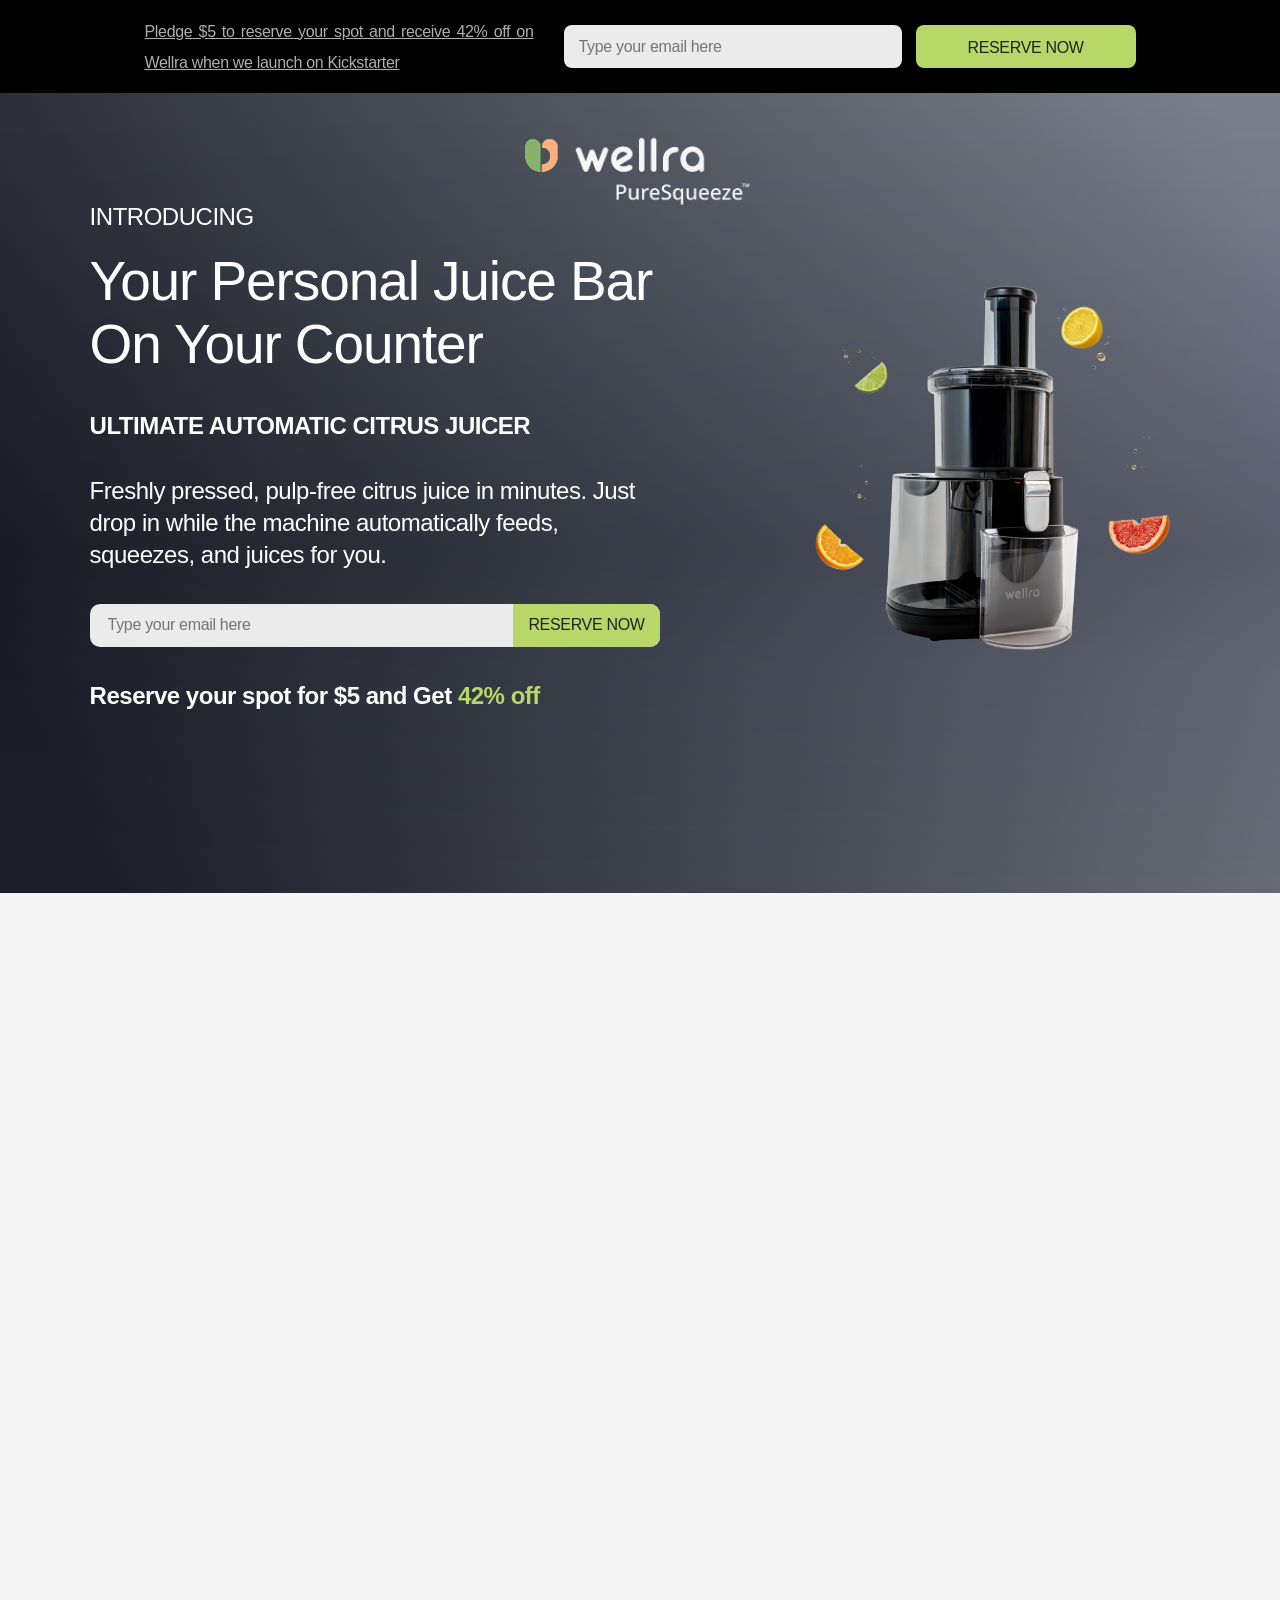
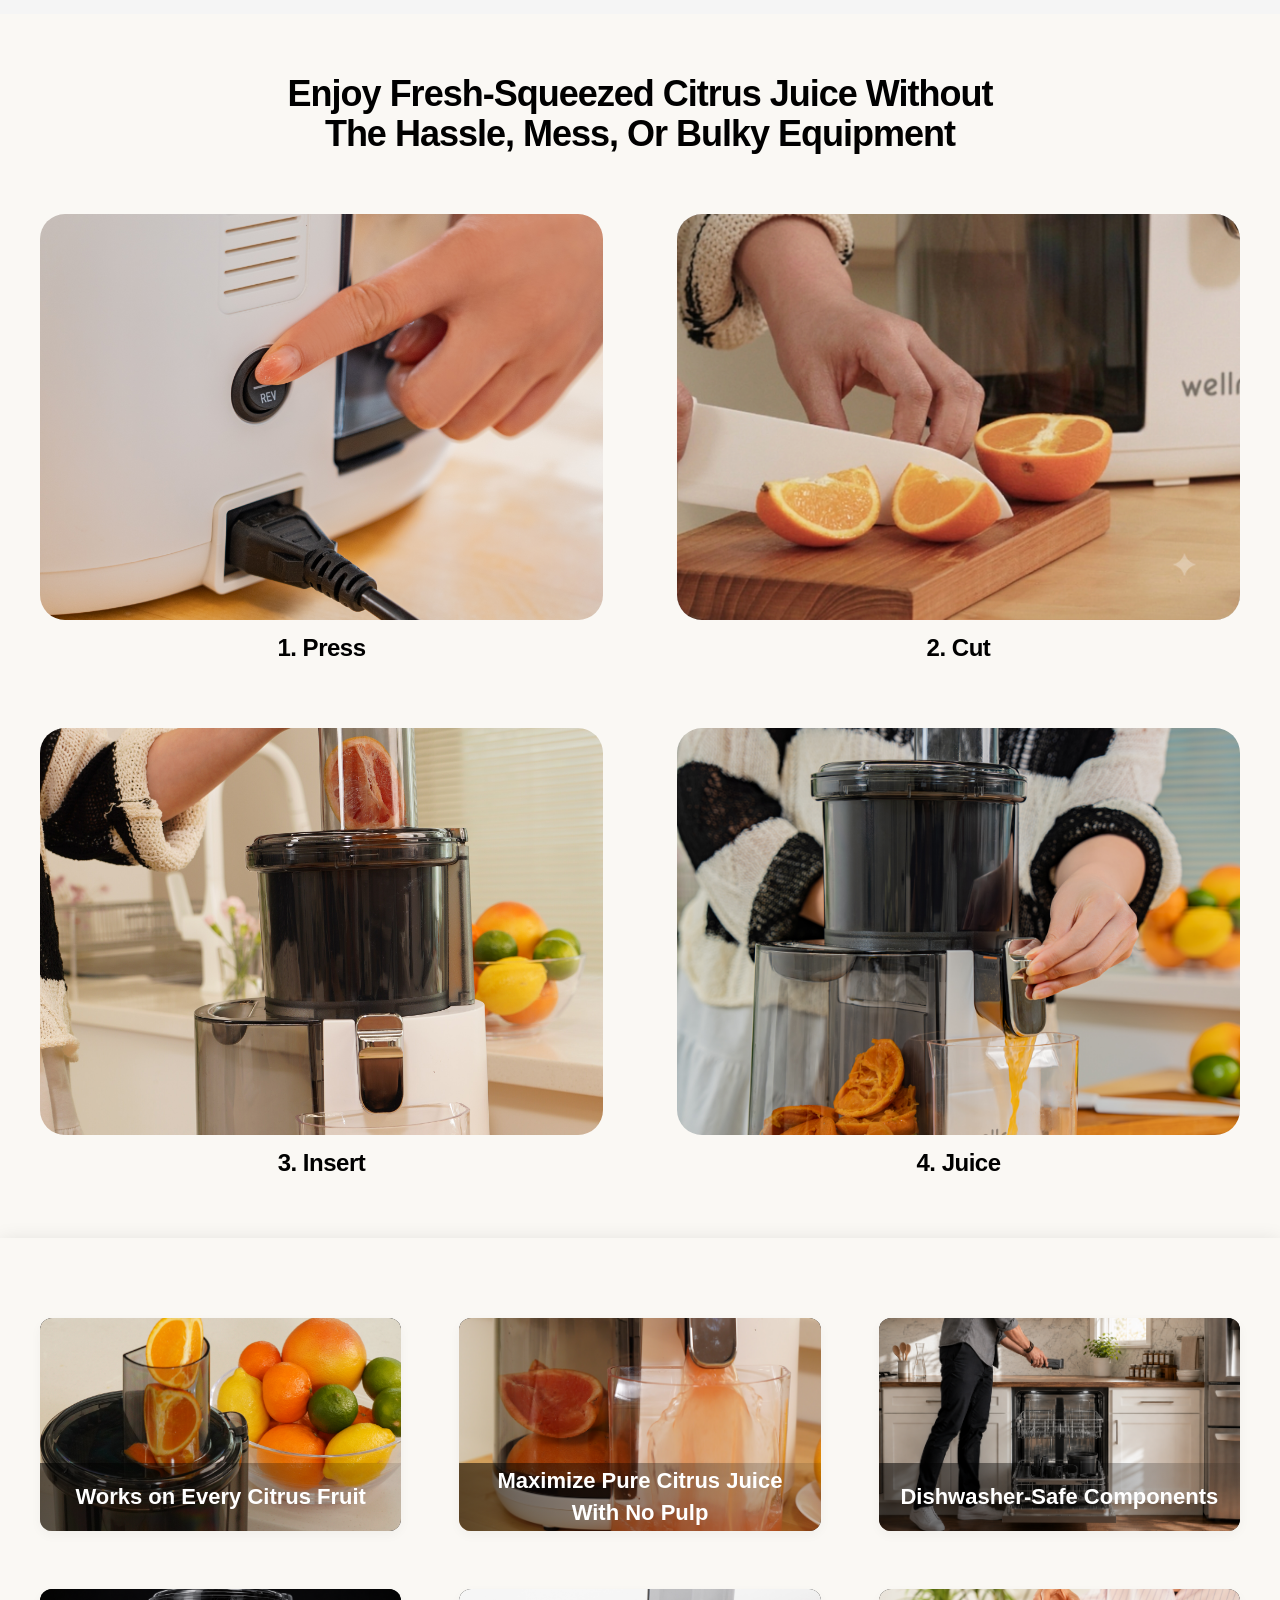
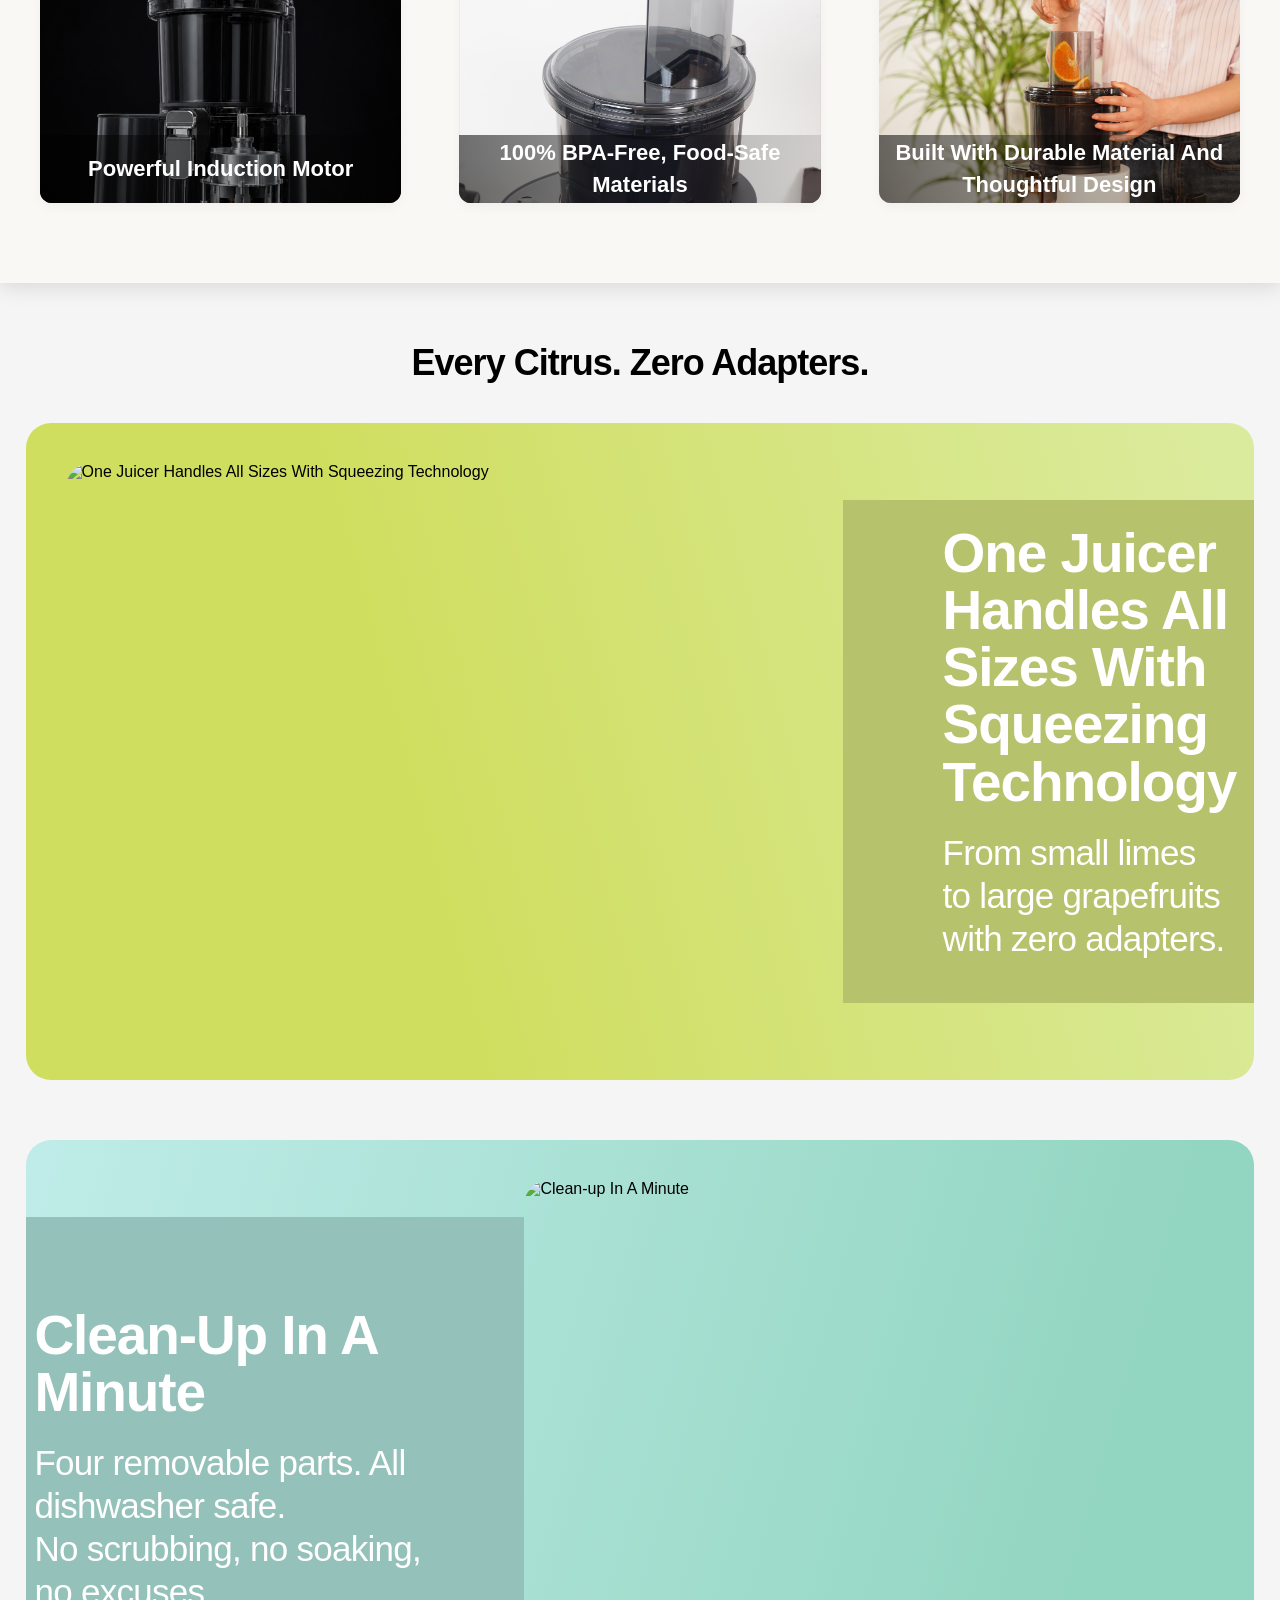
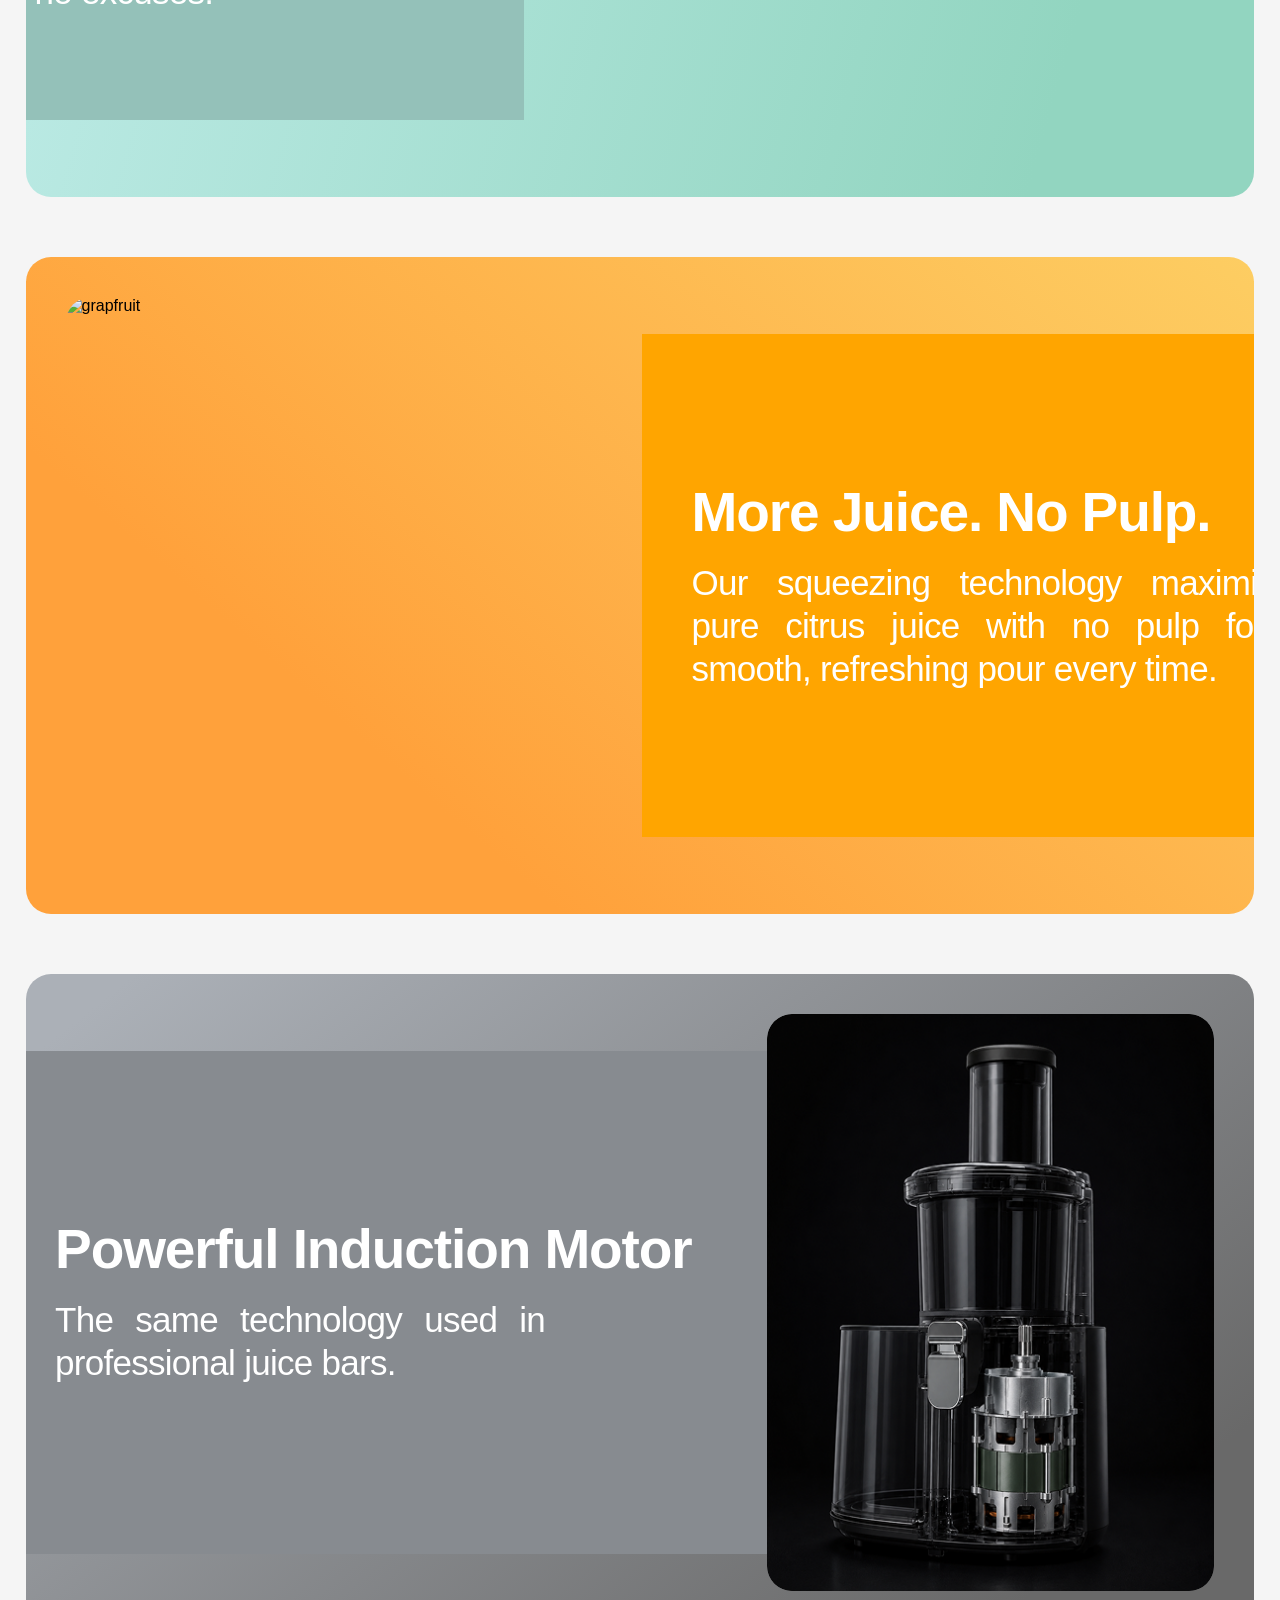
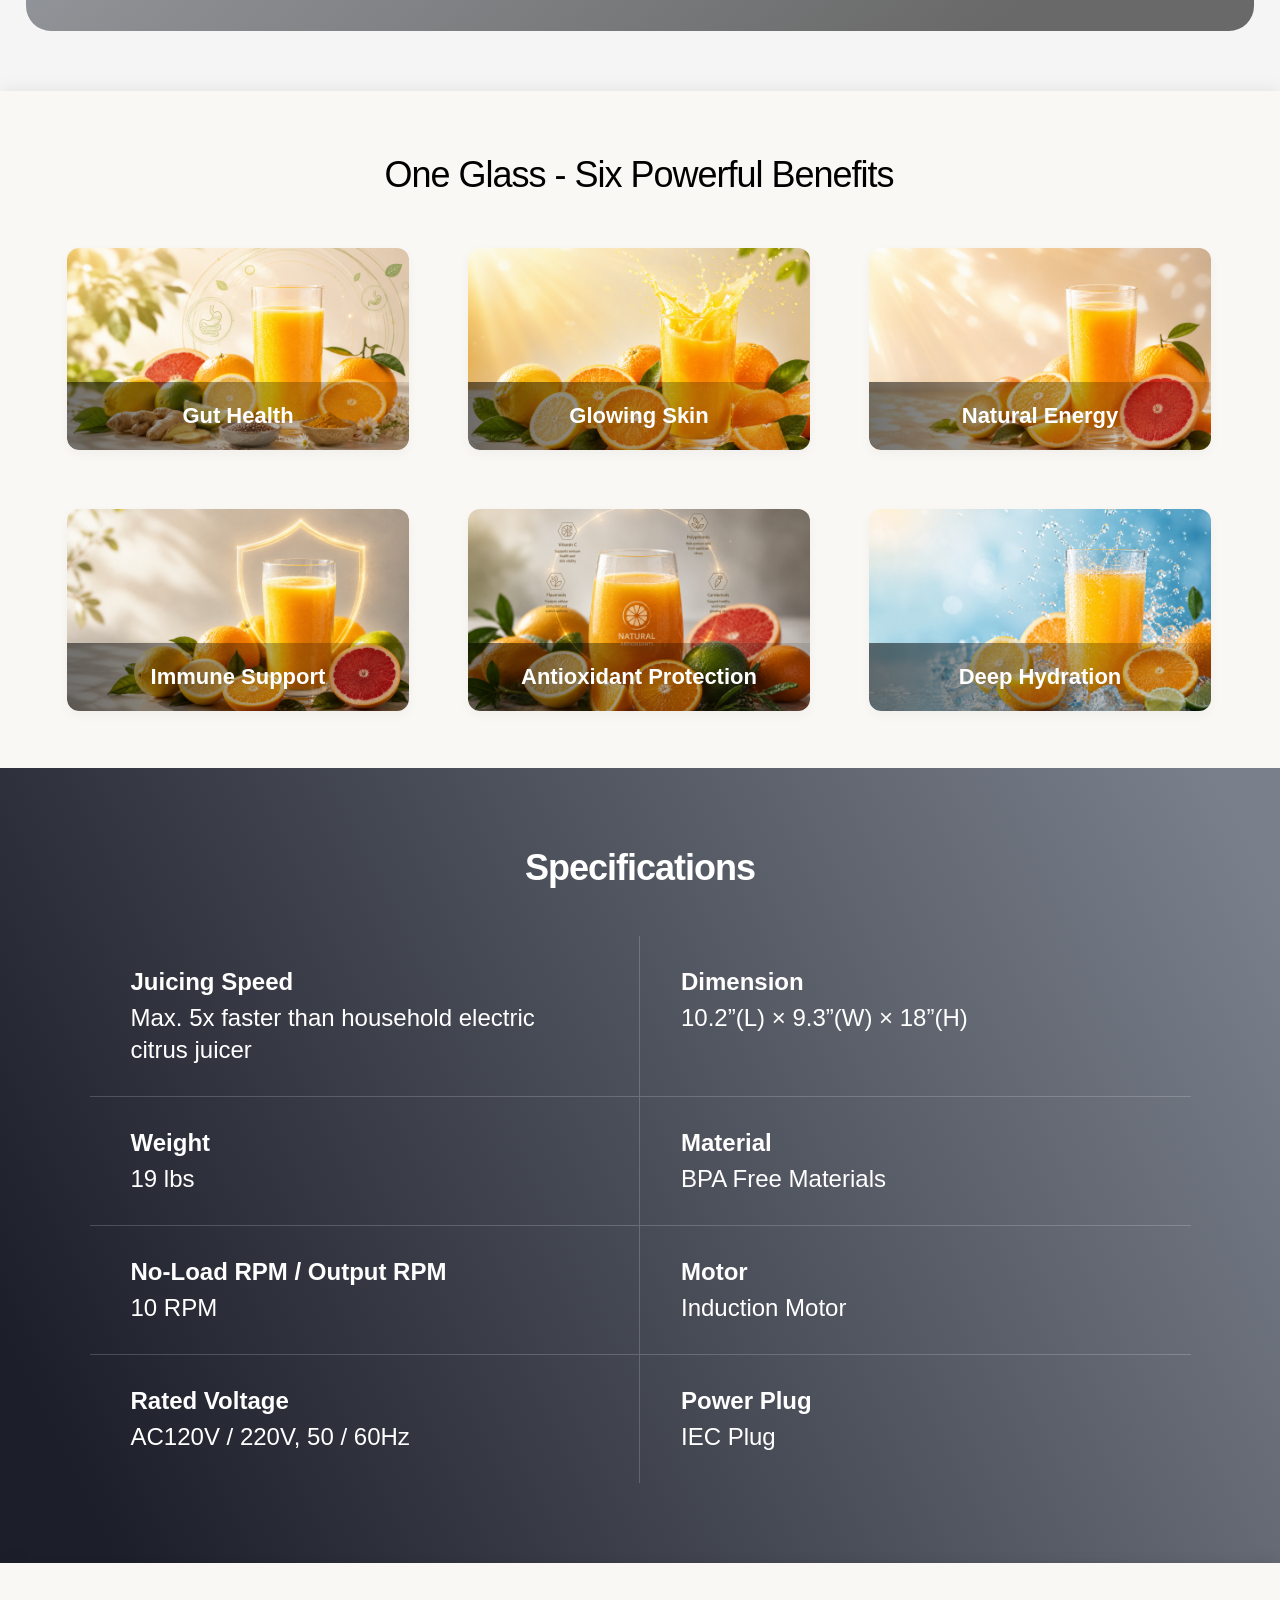
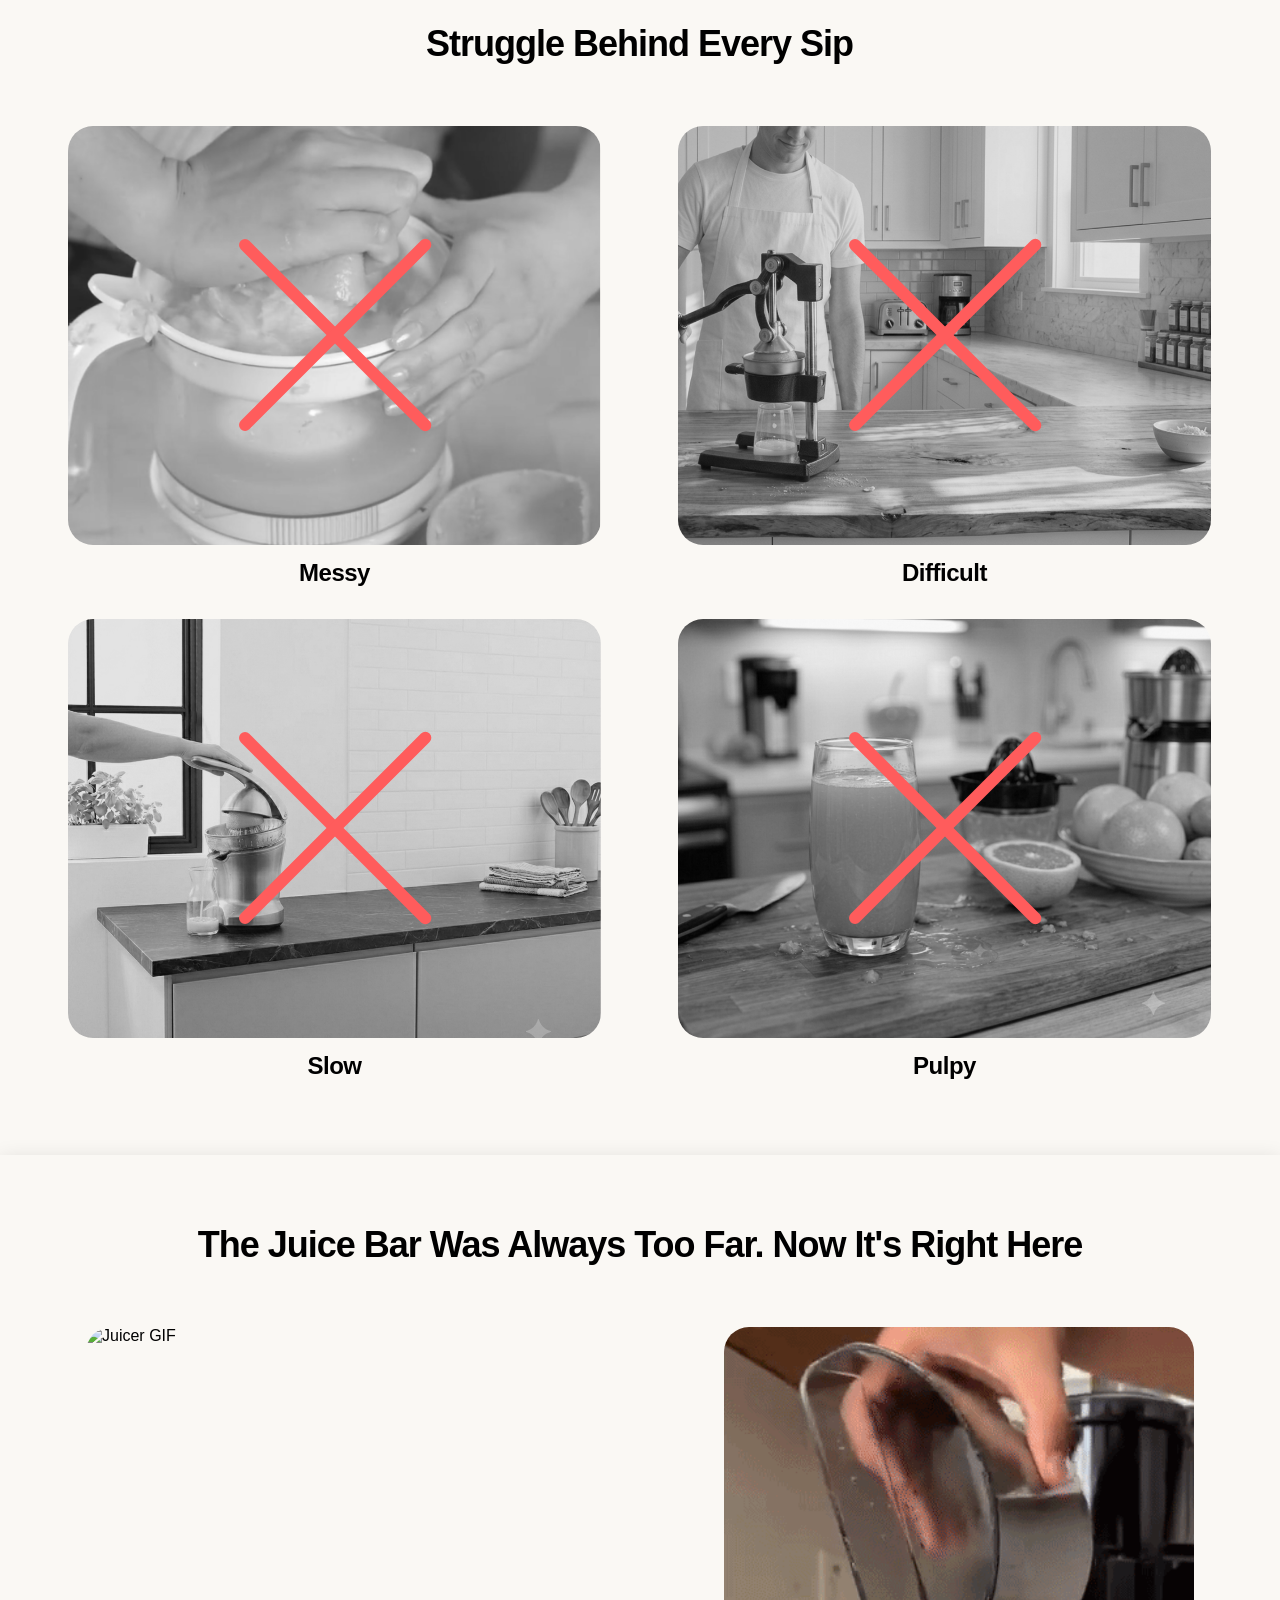
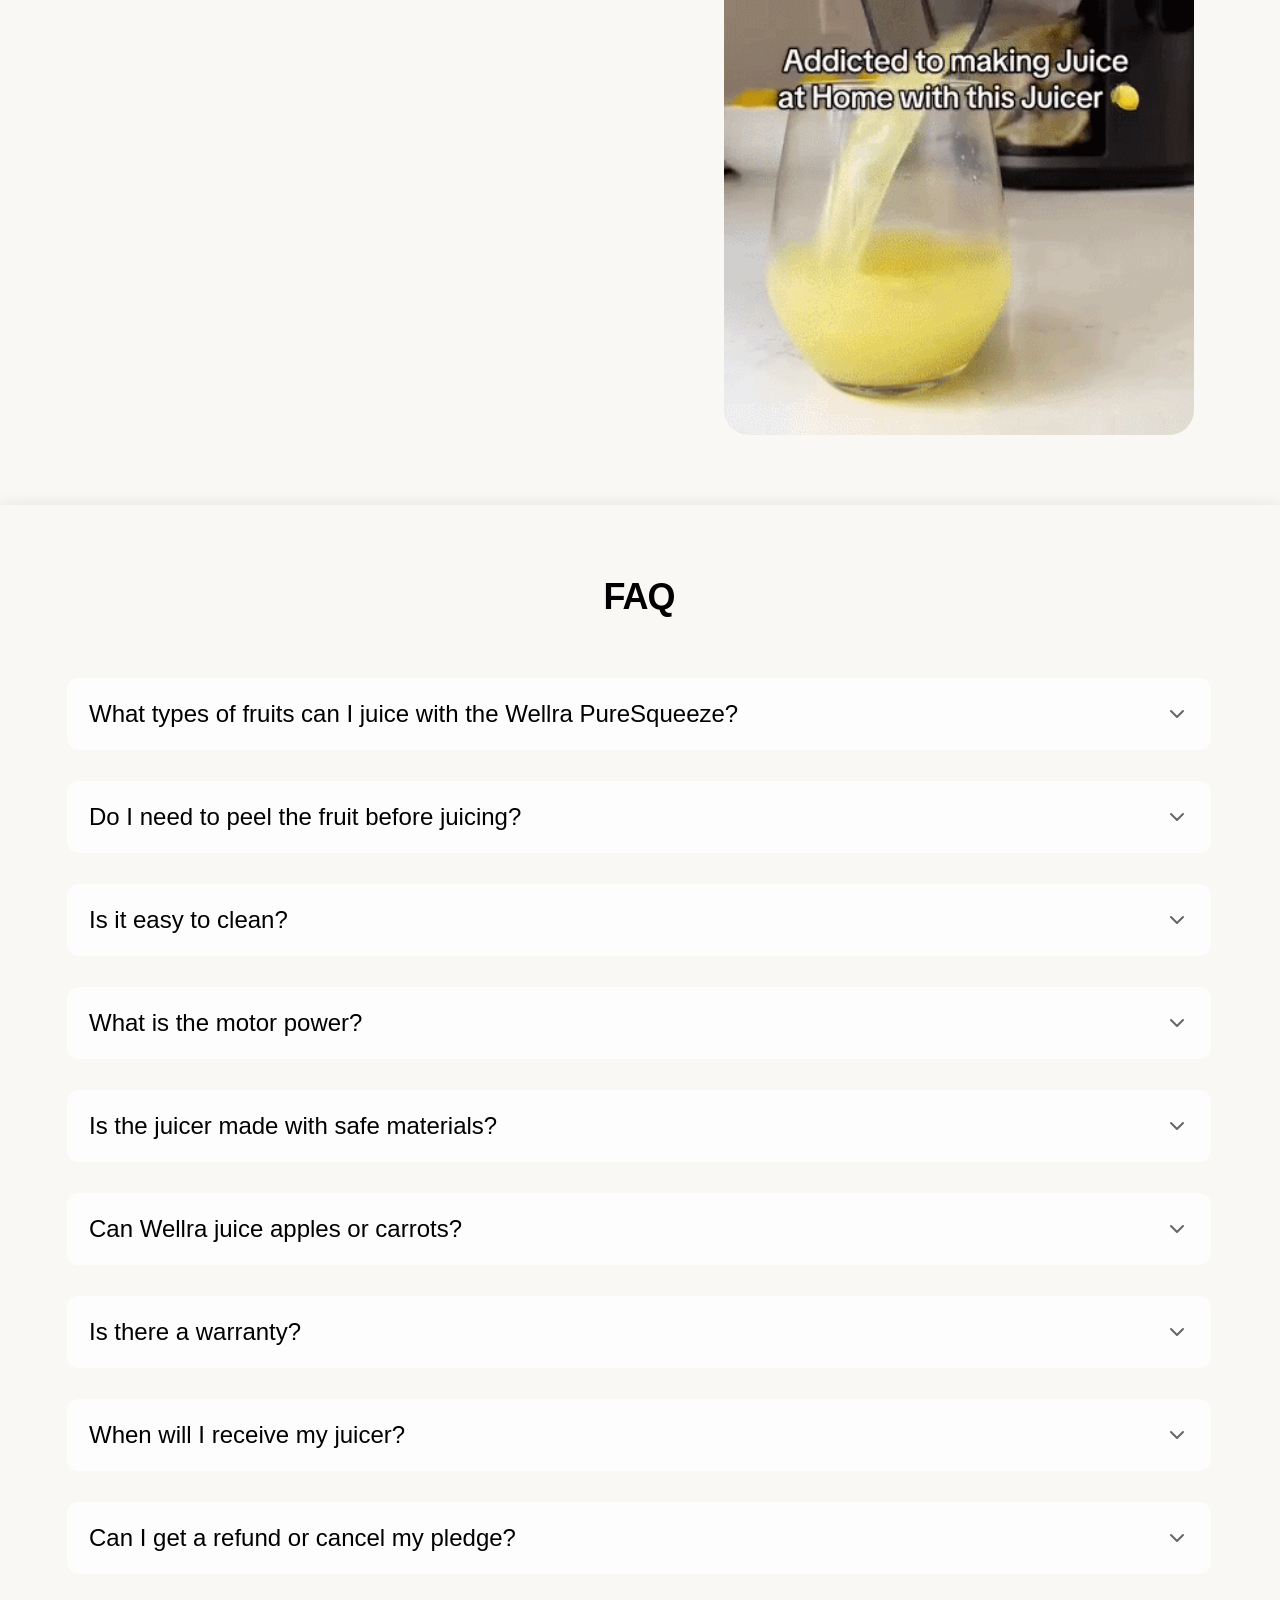
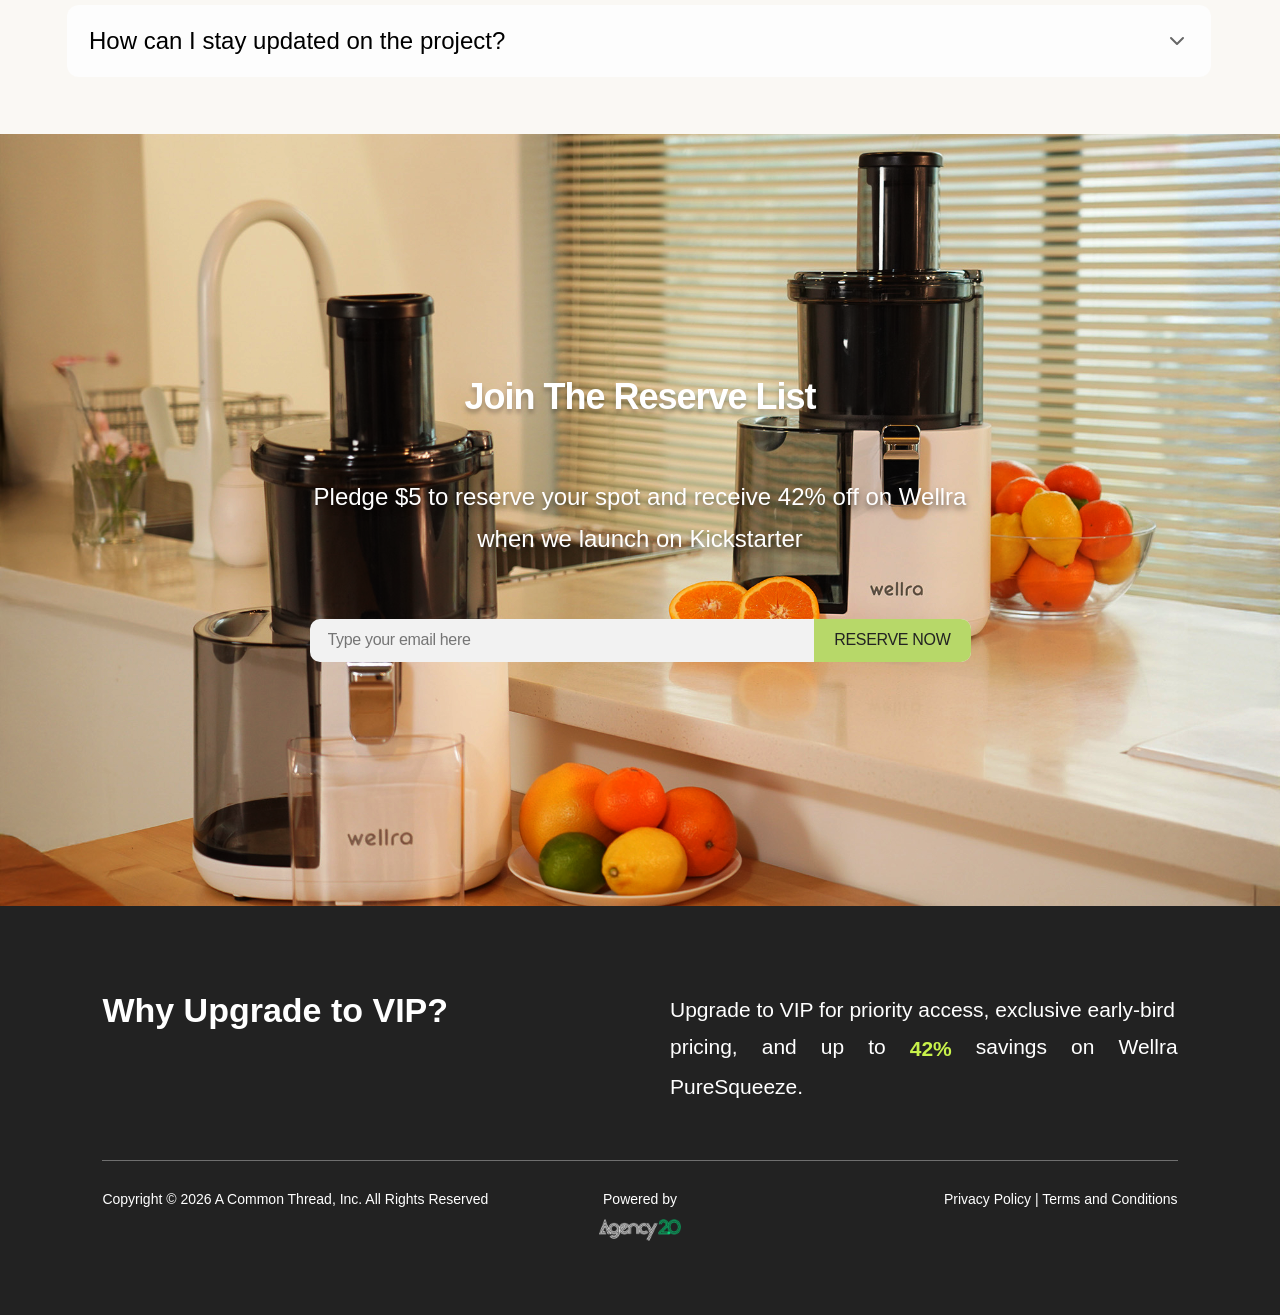
==== commit aa4ab65c: "Merge branch 'manishwork' of https://github.com/manishpg83/wellra into manishwork" ====
--- a/===index.html
+++ b/===index.html
@@ -172,7 +172,7 @@
 
       <div class="media">
         <div class="media-reverse">          
-          <img src="images/cleaning-diss-assem.gif" alt="Clean-up In A Minute">
+          <img src="images/disassembly-and-cleaning.gif" alt="Clean-up In A Minute">
         </div>
       </div>
 
